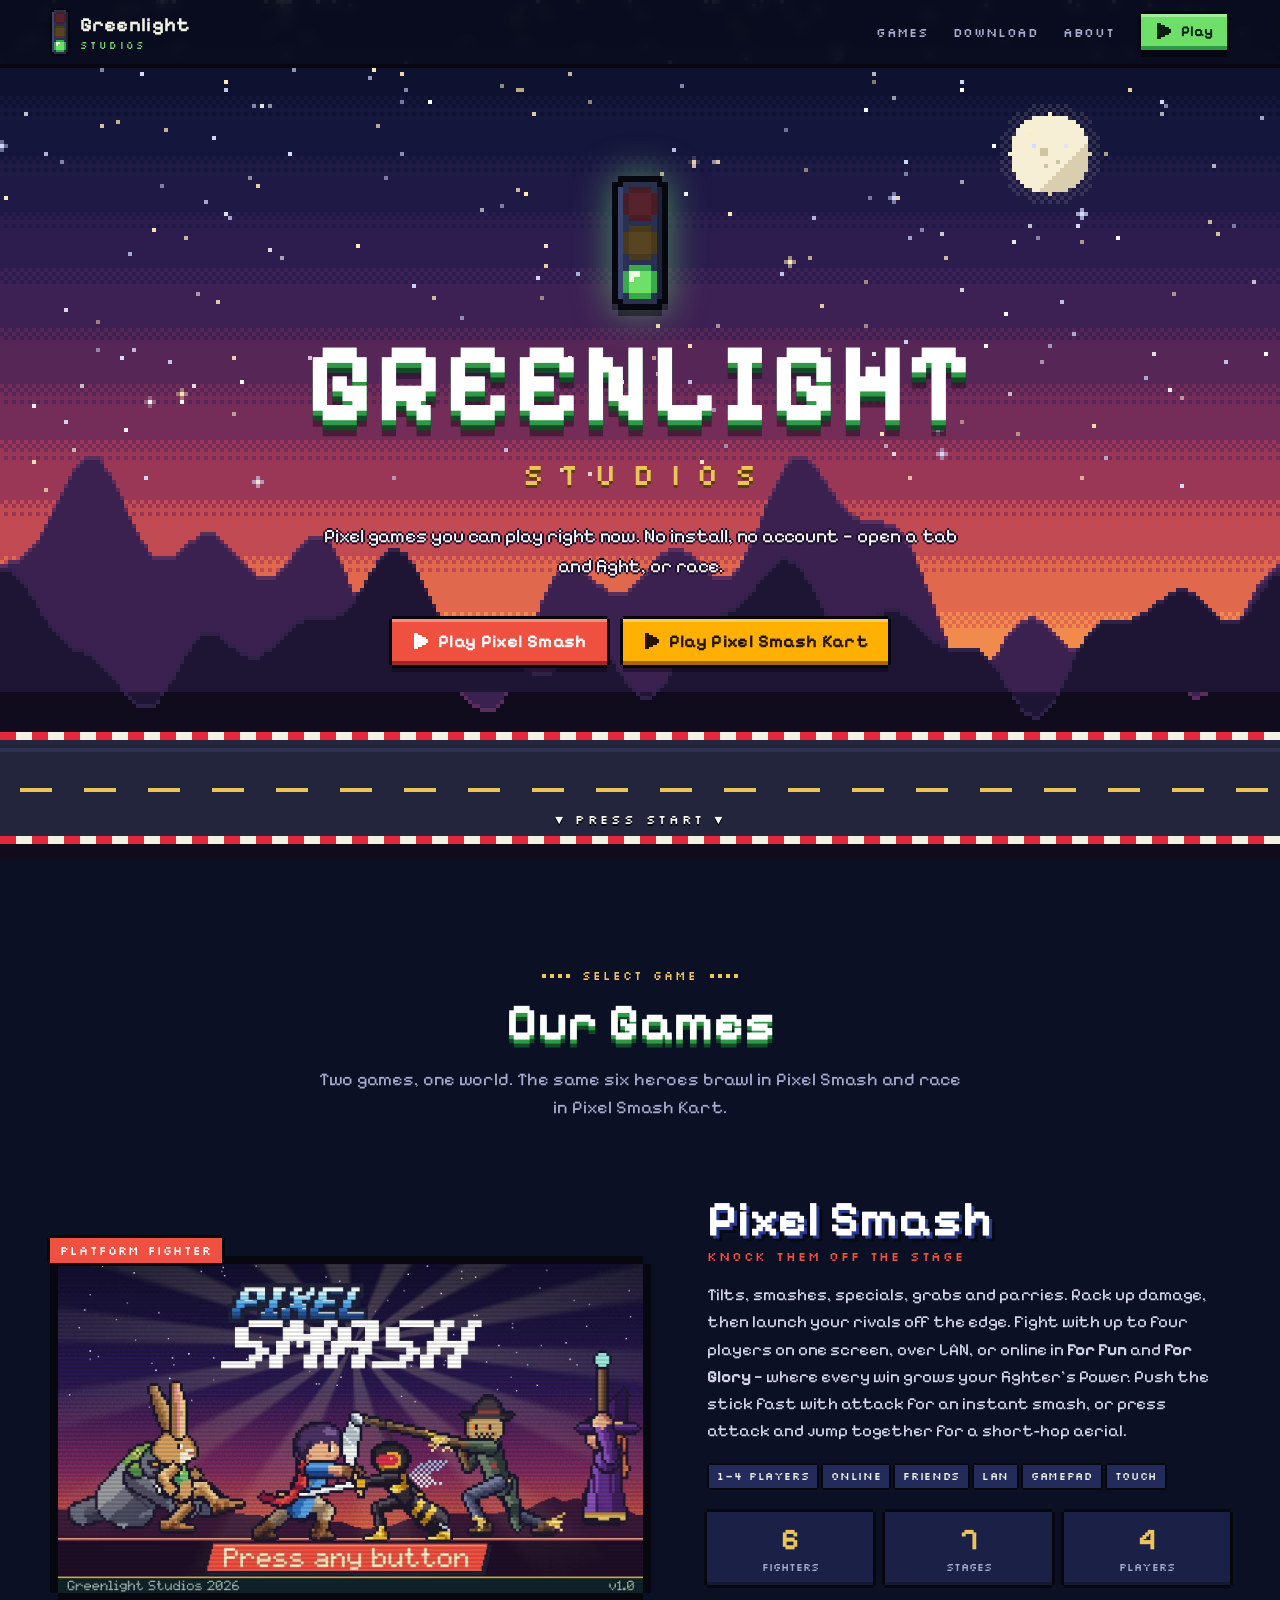
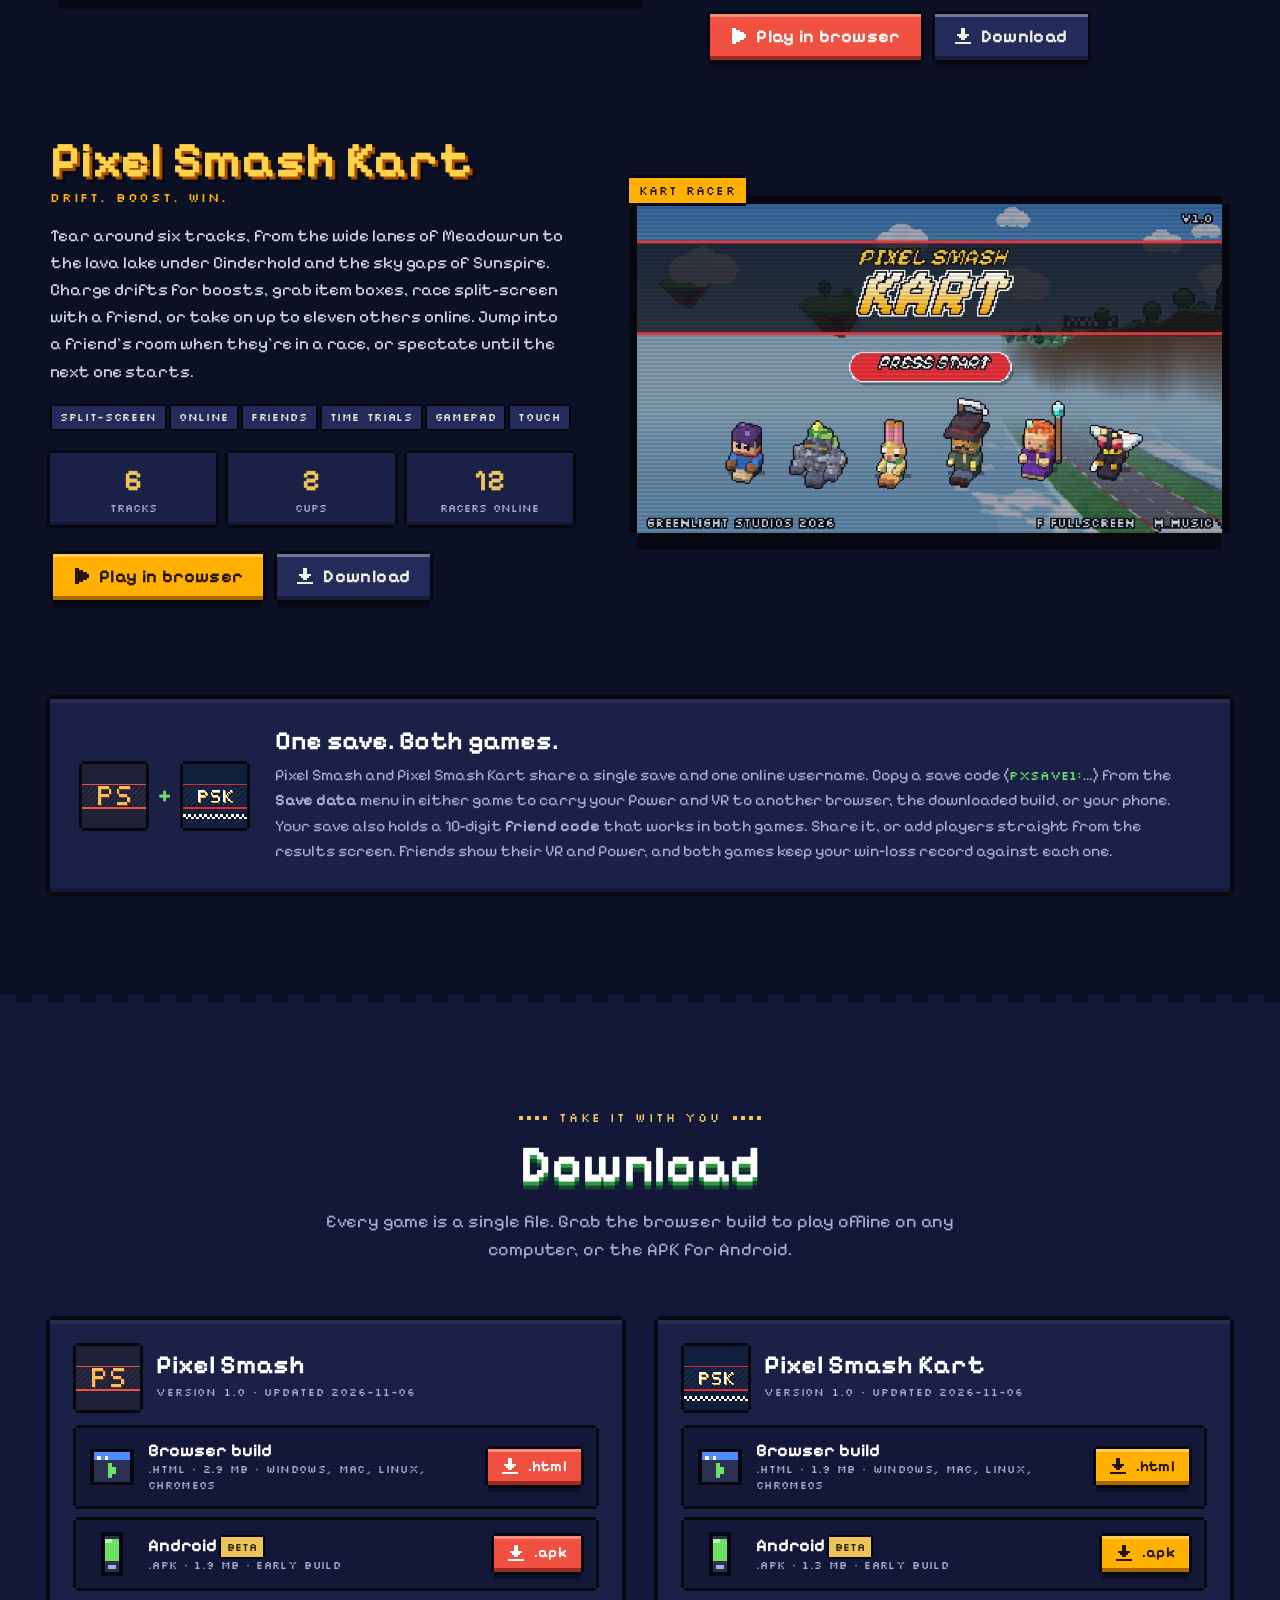
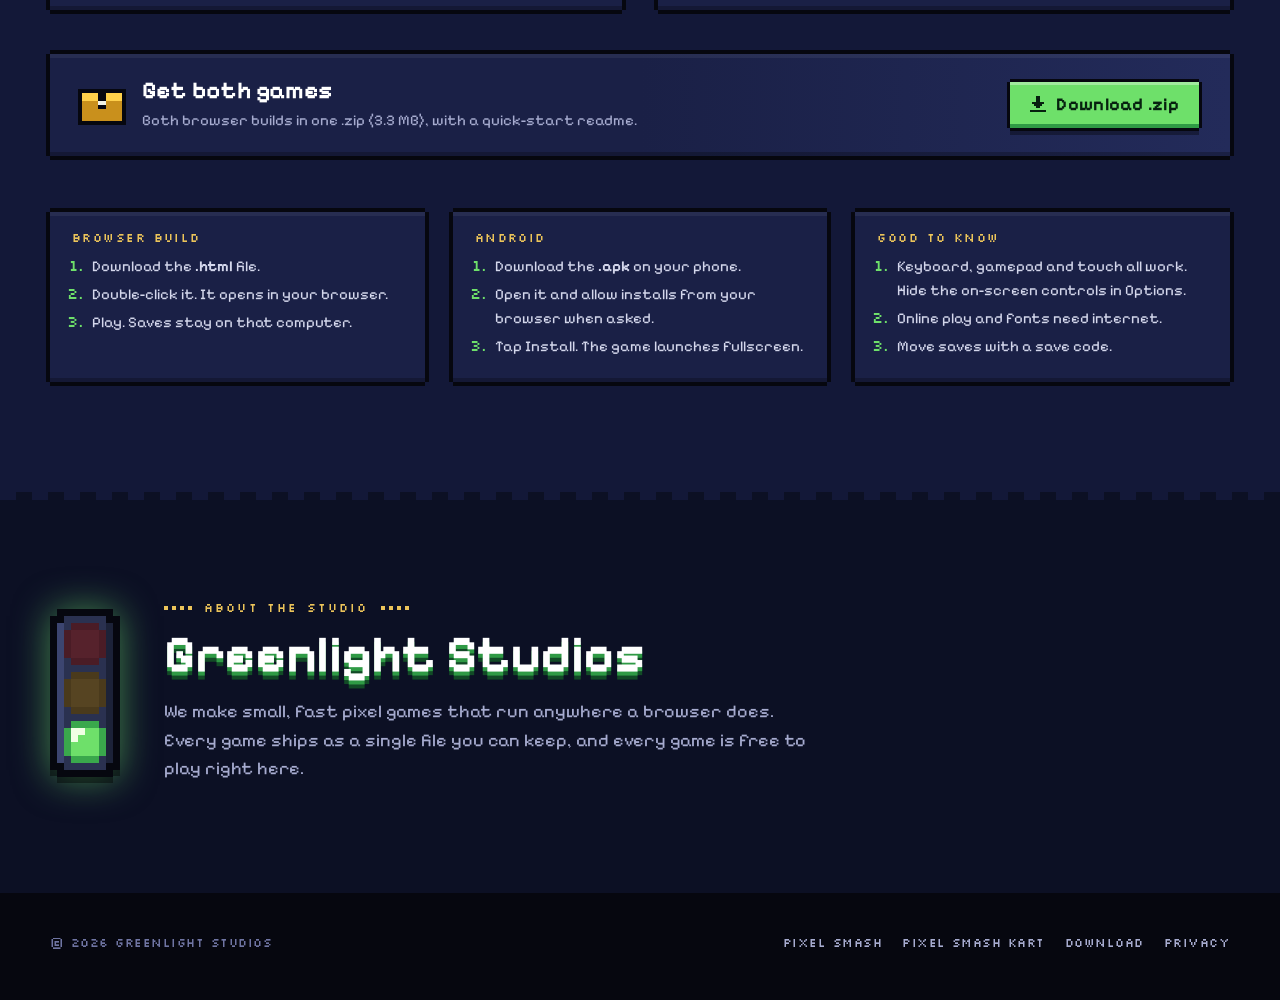
==== index.html @ 04e5f4b7 "Initial site Co-Authored-By: Claude Opus 5.5 <noreply@anthropic.com>" ====
<!doctype html>
<html lang="en" class="no-js">
<head>
<meta charset="utf-8">
<meta name="viewport" content="width=device-width,initial-scale=1,viewport-fit=cover">
<title>Greenlight Studios</title>
<meta name="description" content="Greenlight Studios makes pixel games. Play Pixel Smash and Pixel Smash Kart free in your browser, or download them for desktop and Android.">
<meta name="theme-color" content="#0c1024">
<meta property="og:title" content="Greenlight Studios">
<meta property="og:description" content="Pixel Smash and Pixel Smash Kart. Play free in your browser.">
<meta property="og:image" content="img/smash-title.jpg">
<link rel="icon" href="img/favicon.svg" type="image/svg+xml">
<link rel="preconnect" href="https://fonts.googleapis.com">
<link rel="preconnect" href="https://fonts.gstatic.com" crossorigin>
<link rel="stylesheet" href="https://fonts.googleapis.com/css2?family=Pixelify+Sans:wght@500;700&family=Silkscreen&display=swap">
<link rel="stylesheet" href="css/site.css">
<script>document.documentElement.classList.remove('no-js')</script>
</head>
<body>

<!-- pixel sprites: the studio's traffic light and the little icons -->
<svg width="0" height="0" style="position:absolute" aria-hidden="true">
  <symbol id="tl" viewBox="0 0 10 24" shape-rendering="crispEdges">
    <rect x="1" y="0" width="8" height="24" fill="#06070f"/><rect x="0" y="1" width="10" height="22" fill="#06070f"/>
    <rect x="1" y="1" width="8" height="22" fill="#2a3150"/><rect x="1" y="2" width="1" height="20" fill="#3c4570"/><rect x="8" y="2" width="1" height="20" fill="#1c2238"/>
    <rect x="1" y="1" width="1" height="1" fill="#06070f"/><rect x="8" y="1" width="1" height="1" fill="#06070f"/><rect x="1" y="22" width="1" height="1" fill="#06070f"/><rect x="8" y="22" width="1" height="1" fill="#06070f"/>
    <g><rect x="3" y="2" width="4" height="6" style="fill:var(--lr)"/><rect x="2" y="3" width="6" height="4" style="fill:var(--lr)"/><rect x="3" y="3" width="4" height="4" style="fill:var(--lr2)"/><rect x="3" y="3" width="2" height="1" style="fill:var(--lrh)"/><rect x="3" y="4" width="1" height="1" style="fill:var(--lrh)"/></g>
    <g><rect x="3" y="9" width="4" height="6" style="fill:var(--la)"/><rect x="2" y="10" width="6" height="4" style="fill:var(--la)"/><rect x="3" y="10" width="4" height="4" style="fill:var(--la2)"/><rect x="3" y="10" width="2" height="1" style="fill:var(--lah)"/><rect x="3" y="11" width="1" height="1" style="fill:var(--lah)"/></g>
    <g><rect x="3" y="16" width="4" height="6" style="fill:var(--lg)"/><rect x="2" y="17" width="6" height="4" style="fill:var(--lg)"/><rect x="3" y="17" width="4" height="4" style="fill:var(--lg2)"/><rect x="3" y="17" width="2" height="1" style="fill:var(--lgh)"/><rect x="3" y="18" width="1" height="1" style="fill:var(--lgh)"/></g>
  </symbol>
  <symbol id="i-play" viewBox="0 0 8 8"><path fill="currentColor" d="M1 0h2v8H1zM3 1h2v6H3zM5 2h2v4H5zM7 3h1v2H7z"/></symbol>
  <symbol id="i-down" viewBox="0 0 8 8"><path fill="currentColor" d="M3 0h2v4H3zM1 3h6v1H1zM2 4h4v1H2zM3 5h2v1H3zM0 7h8v1H0z"/></symbol>
  <symbol id="i-web" viewBox="0 0 12 12"><path fill="#06070f" d="M0 1h12v10H0z"/><path fill="#2a3150" d="M1 2h10v8H1z"/><path fill="#4c8cff" d="M1 2h10v2H1z"/><path fill="#fff" d="M2 3h1v1H2zM4 3h1v1H4z"/><path fill="#6ee06a" d="M5 5h1v4H5zM6 6h1v2H6z"/></symbol>
  <symbol id="i-phone" viewBox="0 0 12 12"><path fill="#06070f" d="M3 0h6v12H3z"/><path fill="#2a3150" d="M4 1h4v10H4z"/><path fill="#6ee06a" d="M4 2h4v6H4z"/><path fill="#b8f5a8" d="M4 2h2v1H4z"/><path fill="#a7acd0" d="M5 9h2v1H5z"/></symbol>
  <symbol id="i-box" viewBox="0 0 12 12"><path fill="#06070f" d="M0 2h12v9H0z"/><path fill="#c9901c" d="M1 3h10v7H1z"/><path fill="#ffd04a" d="M1 3h10v2H1z"/><path fill="#06070f" d="M5 3h2v4H5z"/><path fill="#f1f2e4" d="M5 5h2v1H5z"/></symbol>
</svg>

<header class="top">
  <div class="wrap">
    <a class="brand" href="#top" aria-label="Greenlight Studios home">
      <svg aria-hidden="true"><use href="#tl"/></svg>
      <span><b>Greenlight</b><small>STUDIOS</small></span>
    </a>
    <nav class="nav" aria-label="Main">
      <a href="#games">Games</a>
      <a href="#download">Download</a>
      <a href="#about">About</a>
      <a class="btn sm" href="#games"><svg aria-hidden="true"><use href="#i-play"/></svg>Play</a>
    </nav>
  </div>
</header>

<main id="top">
  <section class="hero" aria-labelledby="studio">
    <canvas id="sky" aria-hidden="true"></canvas>
    <div class="hero-in wrap">
      <svg class="lightmark" id="mark" viewBox="0 0 10 24" aria-hidden="true"><use href="#tl"/></svg>
      <h1 class="wordmark" id="studio"><span class="w1">GREENLIGHT</span><span class="w2">STUDIOS</span></h1>
      <p class="lede">Pixel games you can play right now. No install, no account &mdash; open a tab and fight, or race.</p>
      <div class="hero-cta">
        <a class="btn red" href="play.html?game=smash"><svg aria-hidden="true"><use href="#i-play"/></svg>Play Pixel Smash</a>
        <a class="btn gold" href="play.html?game=kart"><svg aria-hidden="true"><use href="#i-play"/></svg>Play Pixel Smash Kart</a>
      </div>
    </div>
    <a class="press" href="#games">&#9660; PRESS START &#9660;</a>
  </section>

  <section class="band" id="games" aria-labelledby="games-h">
    <div class="wrap">
      <div class="center rise">
        <p class="kicker">Select game</p>
        <h2 class="title" id="games-h">Our Games</h2>
        <p class="lede">Two games, one world. The same six heroes brawl in Pixel Smash and race in Pixel Smash Kart.</p>
      </div>

      <article class="game smash rise" aria-labelledby="smash-h">
        <a class="shot" href="play.html?game=smash" aria-label="Play Pixel Smash in your browser">
          <span class="tag">PLATFORM FIGHTER</span>
          <img src="img/smash-title.jpg" alt="Pixel Smash title screen: six fighters clash under a purple night sky" width="800" height="450" loading="lazy">
          <span class="play" aria-hidden="true"><span>&#9654; PLAY</span></span>
        </a>
        <div>
          <h3 class="gname" id="smash-h">Pixel Smash</h3>
          <p class="genre">Knock them off the stage</p>
          <p class="desc">Tilts, smashes, specials, grabs and parries. Rack up damage, then launch your rivals off the edge. Fight with up to four players on one screen, over LAN, or online in <b>For Fun</b> and <b>For Glory</b> &mdash; where every win grows your fighter's Power. Push the stick fast with attack for an instant smash, or press attack and jump together for a short-hop aerial.</p>
          <div><span class="chip">1&ndash;4 players</span><span class="chip">Online</span><span class="chip">Friends</span><span class="chip">LAN</span><span class="chip">Gamepad</span><span class="chip">Touch</span></div>
          <ul class="stats">
            <li><b>6</b><span>Fighters</span></li>
            <li><b>7</b><span>Stages</span></li>
            <li><b>4</b><span>Players</span></li>
          </ul>
          <div class="actions">
            <a class="btn red" href="play.html?game=smash"><svg aria-hidden="true"><use href="#i-play"/></svg>Play in browser</a>
            <a class="btn ghost" href="#download"><svg aria-hidden="true"><use href="#i-down"/></svg>Download</a>
          </div>
        </div>
      </article>

      <article class="game kart flip rise" aria-labelledby="kart-h">
        <a class="shot" href="play.html?game=kart" aria-label="Play Pixel Smash Kart in your browser">
          <span class="tag">KART RACER</span>
          <img src="img/kart-title.jpg" alt="Pixel Smash Kart title screen: six drivers lined up on a road above the clouds" width="800" height="450" loading="lazy">
          <span class="play" aria-hidden="true"><span>&#9654; RACE</span></span>
        </a>
        <div>
          <h3 class="gname" id="kart-h">Pixel Smash Kart</h3>
          <p class="genre">Drift. Boost. Win.</p>
          <p class="desc">Tear around six tracks, from the wide lanes of Meadowrun to the lava lake under Cinderhold and the sky gaps of Sunspire. Charge drifts for boosts, grab item boxes, race split-screen with a friend, or take on up to eleven others online. Jump into a friend's room when they're in a race, or spectate until the next one starts.</p>
          <div><span class="chip">Split-screen</span><span class="chip">Online</span><span class="chip">Friends</span><span class="chip">Time trials</span><span class="chip">Gamepad</span><span class="chip">Touch</span></div>
          <ul class="stats">
            <li><b>6</b><span>Tracks</span></li>
            <li><b>2</b><span>Cups</span></li>
            <li><b>12</b><span>Racers online</span></li>
          </ul>
          <div class="actions">
            <a class="btn gold" href="play.html?game=kart"><svg aria-hidden="true"><use href="#i-play"/></svg>Play in browser</a>
            <a class="btn ghost" href="#download"><svg aria-hidden="true"><use href="#i-down"/></svg>Download</a>
          </div>
        </div>
      </article>

      <div class="save panel rise">
        <div class="link" aria-hidden="true">
          <img src="img/smash-icon.png" alt="" width="64" height="64"><i>+</i><img src="img/kart-icon.png" alt="" width="64" height="64">
        </div>
        <div>
          <h3>One save. Both games.</h3>
          <p>Pixel Smash and Pixel Smash Kart share a single save and one online username. Copy a save code (<code>PXSAVE1:&hellip;</code>) from the <b>Save data</b> menu in either game to carry your Power and VR to another browser, the downloaded build, or your phone.</p>
          <p>Your save also holds a 10-digit <b>friend code</b> that works in both games. Share it, or add players straight from the results screen. Friends show their VR and Power, and both games keep your win&ndash;loss record against each one.</p>
        </div>
      </div>
      <div class="ad-slot" data-ad="home-games"></div>
    </div>
  </section>

  <section class="band alt" id="download" aria-labelledby="dl-h">
    <div class="wrap">
      <div class="center rise">
        <p class="kicker">Take it with you</p>
        <h2 class="title" id="dl-h">Download</h2>
        <p class="lede">Every game is a single file. Grab the browser build to play offline on any computer, or the APK for Android.</p>
      </div>

      <div class="dl-grid">
        <article class="dl-card panel rise" data-game="smash">
          <header>
            <img src="img/smash-icon.png" alt="" width="64" height="64">
            <div><h3>Pixel Smash</h3><small data-ver>Version 1.0</small></div>
          </header>
          <ul class="dl-list">
            <li class="dl-row" data-kind="html">
              <svg aria-hidden="true"><use href="#i-web"/></svg>
              <div><b>Browser build</b><small><span data-size>.html</span> &middot; Windows, Mac, Linux, ChromeOS</small></div>
              <a class="btn sm red" href="games/pixel-smash.html" download="Pixel Smash.html"><svg aria-hidden="true"><use href="#i-down"/></svg>.html</a>
            </li>
            <li class="dl-row" data-kind="apk">
              <svg aria-hidden="true"><use href="#i-phone"/></svg>
              <div><b>Android <span class="badge soon" data-badge>SOON</span></b><small data-size>.apk &middot; in development</small></div>
              <a class="btn sm red" aria-disabled="true" role="link"><svg aria-hidden="true"><use href="#i-down"/></svg>.apk</a>
            </li>
          </ul>
        </article>

        <article class="dl-card panel rise" data-game="kart">
          <header>
            <img src="img/kart-icon.png" alt="" width="64" height="64">
            <div><h3>Pixel Smash Kart</h3><small data-ver>Version 1.0</small></div>
          </header>
          <ul class="dl-list">
            <li class="dl-row" data-kind="html">
              <svg aria-hidden="true"><use href="#i-web"/></svg>
              <div><b>Browser build</b><small><span data-size>.html</span> &middot; Windows, Mac, Linux, ChromeOS</small></div>
              <a class="btn sm gold" href="games/pixel-smash-kart.html" download="Pixel Smash Kart.html"><svg aria-hidden="true"><use href="#i-down"/></svg>.html</a>
            </li>
            <li class="dl-row" data-kind="apk">
              <svg aria-hidden="true"><use href="#i-phone"/></svg>
              <div><b>Android <span class="badge soon" data-badge>SOON</span></b><small data-size>.apk &middot; in development</small></div>
              <a class="btn sm gold" aria-disabled="true" role="link"><svg aria-hidden="true"><use href="#i-down"/></svg>.apk</a>
            </li>
          </ul>
        </article>
      </div>

      <div class="bundle panel rise" id="bundle">
        <div style="display:flex;gap:16px;align-items:center">
          <svg width="48" height="48" aria-hidden="true" style="shape-rendering:crispEdges"><use href="#i-box"/></svg>
          <div><h3>Get both games</h3><p data-bsize>Both browser builds in one .zip, with a quick-start readme.</p></div>
        </div>
        <a class="btn" href="downloads/" data-bundle><svg aria-hidden="true"><use href="#i-down"/></svg>Download .zip</a>
      </div>
      <div class="ad-slot" data-ad="home-download"></div>

      <div class="howto">
        <div class="panel rise">
          <h4>Browser build</h4>
          <ol>
            <li>Download the <b>.html</b> file.</li>
            <li>Double-click it. It opens in your browser.</li>
            <li>Play. Saves stay on that computer.</li>
          </ol>
        </div>
        <div class="panel rise">
          <h4>Android</h4>
          <ol>
            <li>Download the <b>.apk</b> on your phone.</li>
            <li>Open it and allow installs from your browser when asked.</li>
            <li>Tap Install. The game launches fullscreen.</li>
          </ol>
        </div>
        <div class="panel rise">
          <h4>Good to know</h4>
          <ol>
            <li>Keyboard, gamepad and touch all work. Hide the on-screen controls in Options.</li>
            <li>Online play and fonts need internet.</li>
            <li>Move saves with a save code.</li>
          </ol>
        </div>
      </div>
    </div>
  </section>

  <section class="band" id="about" aria-labelledby="about-h">
    <div class="wrap about rise">
      <svg class="lightmark" viewBox="0 0 10 24" aria-hidden="true"><use href="#tl"/></svg>
      <div>
        <p class="kicker">About the studio</p>
        <h2 class="title" id="about-h">Greenlight Studios</h2>
        <p class="lede">We make small, fast pixel games that run anywhere a browser does. Every game ships as a single file you can keep, and every game is free to play right here.</p>
      </div>
    </div>
  </section>
</main>

<footer class="foot">
  <div class="wrap">
    <span>&copy; <span id="yr">2026</span> Greenlight Studios</span>
    <nav aria-label="Footer">
      <a href="play.html?game=smash">Pixel Smash</a>
      <a href="play.html?game=kart">Pixel Smash Kart</a>
      <a href="#download">Download</a>
      <a href="privacy.html">Privacy</a>
    </nav>
  </div>
</footer>

<script src="data/builds.js"></script>
<script src="js/site.js"></script>
<script src="data/adsense.js"></script>
<script src="js/ads.js"></script>
</body>
</html>
---- css/site.css ----
/* Greenlight Studios - one dark pixel world, lifted from the games' title screens:
   a night sky that burns orange at the horizon, chunky notched borders, Pixelify Sans + Silkscreen. */
:root{
  --night:#0c1024; --night2:#131838; --panel:#1a2046; --panel2:#232b5a; --line:#343f7c; --edge:#06070f;
  --fg:#f1f2e4; --mute:#a7acd0; --dim:#6f75a3;
  --green:#6ee06a; --green-d:#2f9a45; --green-dd:#124a26;
  --gold:#ecc45a; --gold-d:#a8791c;
  --red:#ef5040; --red-d:#9a2a22;
  --kart:#ffb000; --kart-d:#a86a00;
  --blue:#4c8cff; --blue-d:#2a3a8a;
  --display:"Pixelify Sans","Courier New",monospace;
  --label:"Silkscreen","Courier New",monospace;
  --px:4px;
  --bar:64px;
  color-scheme:dark;
}
*,*::before,*::after{box-sizing:border-box}
html{scroll-behavior:smooth;scroll-padding-top:calc(var(--bar) + 12px)}
@media (prefers-reduced-motion:reduce){html{scroll-behavior:auto}}
body{margin:0;background:var(--night);color:var(--fg);font:16px/1.6 var(--display);-webkit-font-smoothing:none;-moz-osx-font-smoothing:grayscale;overflow-x:hidden}
img{max-width:100%;display:block}
a{color:var(--green)}
a:hover{color:#a8f59c}
:focus-visible{outline:3px solid var(--gold);outline-offset:3px}
[hidden]{display:none!important}
.sr{position:absolute;width:1px;height:1px;overflow:hidden;clip:rect(0 0 0 0);white-space:nowrap}
.wrap{width:min(1180px,100% - 32px);margin-inline:auto}
kbd{font:12px var(--label);background:var(--panel2);color:var(--fg);padding:1px 6px;margin:0 2px;box-shadow:0 -2px 0 var(--edge),0 2px 0 var(--edge),-2px 0 0 var(--edge),2px 0 0 var(--edge),inset 0 -2px 0 rgba(0,0,0,.35);white-space:nowrap;display:inline-block;line-height:1.5}

/* ---------- pixel primitives ---------- */
/* a notched pixel outline: four hard shadows leave the corners open */
.px{box-shadow:calc(var(--px) * -1) 0 0 var(--edge),var(--px) 0 0 var(--edge),0 calc(var(--px) * -1) 0 var(--edge),0 var(--px) 0 var(--edge)}
.panel{background:var(--panel);box-shadow:inset 0 4px 0 rgba(255,255,255,.06),inset 0 -4px 0 rgba(0,0,0,.25),-4px 0 0 var(--edge),4px 0 0 var(--edge),0 -4px 0 var(--edge),0 4px 0 var(--edge)}

.btn{--c:var(--green);--d:var(--green-d);--t:#06200f;
  display:inline-flex;align-items:center;justify-content:center;gap:10px;
  font:700 18px/1 var(--display);letter-spacing:.02em;color:var(--t);text-decoration:none;cursor:pointer;
  background:var(--c);border:0;padding:13px 20px 15px;margin:3px;white-space:nowrap;
  box-shadow:inset 0 -4px 0 var(--d),inset 0 3px 0 rgba(255,255,255,.35),-3px 0 0 var(--edge),3px 0 0 var(--edge),0 -3px 0 var(--edge),0 3px 0 var(--edge),0 7px 0 rgba(0,0,0,.35);
  transition:transform .08s steps(2)}
.btn:hover{transform:translateY(-2px);color:var(--t);filter:brightness(1.08)}
.btn:active{transform:translateY(2px);box-shadow:inset 0 -1px 0 var(--d),inset 0 3px 0 rgba(255,255,255,.25),-3px 0 0 var(--edge),3px 0 0 var(--edge),0 -3px 0 var(--edge),0 3px 0 var(--edge)}
.btn svg{width:16px;height:16px;flex:none;shape-rendering:crispEdges}
.btn.red{--c:var(--red);--d:var(--red-d);--t:#fff}
.btn.gold{--c:var(--kart);--d:var(--kart-d);--t:#241400}
.btn.ghost{--c:var(--panel2);--d:#151a3a;--t:var(--fg)}
.btn.sm{font-size:15px;padding:9px 14px 11px}
.btn[aria-disabled=true]{--c:#2a3058;--d:#1b2042;--t:var(--dim);cursor:default;filter:none;transform:none}

.chip{display:inline-block;font:11px/1 var(--label);text-transform:uppercase;letter-spacing:.06em;color:var(--fg);background:var(--panel2);padding:6px 8px;margin:2px 4px 2px 2px;box-shadow:-2px 0 0 var(--edge),2px 0 0 var(--edge),0 -2px 0 var(--edge),0 2px 0 var(--edge)}
.badge{display:inline-block;font:11px/1 var(--label);padding:5px 6px 4px;color:#06200f;background:var(--green);box-shadow:-2px 0 0 var(--edge),2px 0 0 var(--edge),0 -2px 0 var(--edge),0 2px 0 var(--edge);vertical-align:middle}
.badge.beta{background:var(--gold);color:#2a1c00}
.badge.soon{background:#3a4278;color:var(--mute)}

.kicker{font:12px/1 var(--label);letter-spacing:.18em;text-transform:uppercase;color:var(--gold);display:flex;align-items:center;gap:12px;margin:0 0 14px}
.kicker::before,.kicker::after{content:"";height:4px;flex:0 0 28px;background:repeating-linear-gradient(90deg,currentColor 0 4px,transparent 4px 8px)}
.center .kicker{justify-content:center}
h2.title{font:700 clamp(32px,5vw,52px)/1.05 var(--display);margin:0 0 14px;color:#fff;text-shadow:0 4px 0 var(--green-d),0 8px 0 var(--green-dd)}
.lede{color:var(--mute);font-size:18px;max-width:60ch;margin:0}
.center{text-align:center}
.center .lede{margin-inline:auto}

/* ---------- header ---------- */
.top{position:fixed;inset:0 0 auto;height:var(--bar);z-index:20;background:rgba(10,13,30,.88);backdrop-filter:blur(6px);box-shadow:0 4px 0 var(--edge)}
.top .wrap{height:100%;display:flex;align-items:center;gap:20px}
.brand{display:flex;align-items:center;gap:10px;text-decoration:none;color:var(--fg);margin-right:auto}
.brand svg{width:20px;height:48px}
.brand b{font:700 20px/1 var(--display);letter-spacing:.02em}
.brand small{display:block;font:10px/1 var(--label);letter-spacing:.24em;color:var(--green);margin-top:3px}
.nav{display:flex;align-items:center;gap:4px}
.nav a:not(.btn){font:13px/1 var(--label);text-transform:uppercase;letter-spacing:.06em;color:var(--mute);text-decoration:none;padding:10px 10px}
.nav a:not(.btn):hover,.nav a[aria-current]{color:#fff}
.nav .btn{margin-left:12px}
.nav a:not(.btn):hover::before{content:"\25B6";font-size:9px;margin-right:6px;color:var(--green);vertical-align:2px}
@media (max-width:760px){.nav a:not(.btn){display:none}.brand small{display:none}}

/* ---------- hero ---------- */
.hero{position:relative;min-height:min(100svh,860px);display:grid;place-items:center;padding:calc(var(--bar) + 40px) 0 120px;overflow:hidden;isolation:isolate}
.hero canvas{position:absolute;inset:0;width:100%;height:100%;image-rendering:pixelated;z-index:-1}
.hero-in{text-align:center;display:grid;justify-items:center;gap:6px}
.lightmark{width:56px;height:134px;margin-bottom:14px}
.wordmark{margin:0;line-height:.9}
.wordmark .w1{display:block;font:700 clamp(46px,10vw,112px)/.95 var(--display);color:#fff;letter-spacing:.01em;
  text-shadow:0 5px 0 var(--green-d),0 10px 0 var(--green-dd),0 16px 0 rgba(0,0,0,.35)}
.wordmark .w2{display:block;font:400 clamp(16px,3vw,30px)/1 var(--label);letter-spacing:.5em;color:var(--gold);margin-top:22px;padding-left:.5em;text-shadow:0 3px 0 #5a3c08}
.hero .lede{color:#fff;margin-top:26px;font-size:19px;text-shadow:0 2px 0 #1a0f2a,2px 0 0 #1a0f2a,-2px 0 0 #1a0f2a,0 -2px 0 #1a0f2a}
.hero-cta{display:flex;flex-wrap:wrap;justify-content:center;gap:10px;margin-top:28px}
.press{position:absolute;bottom:34px;left:50%;transform:translateX(-50%);font:13px/1 var(--label);letter-spacing:.2em;color:#fff;text-decoration:none;text-shadow:0 2px 0 #000;animation:blink 1.1s steps(1) infinite;white-space:nowrap}
.press:hover{color:var(--gold)}
@keyframes blink{50%{opacity:0}}
@media (prefers-reduced-motion:reduce){.press{animation:none}}

/* traffic-light lamps: off by default, lit by the --l* custom props (inherited into <use>) */
.lightmark,.brand svg{
  --lr:#4a1c26;--lr2:#56222c;--lrh:#56222c; --la:#4a3a1c;--la2:#564422;--lah:#564422;
  --lg:#3aa84c;--lg2:#6ee06a;--lgh:#f0ffe4; --glowc:rgba(110,224,106,.55)}
.lightmark.s-off{--lg:#1d4a2a;--lg2:#22552f;--lgh:#22552f;--glowc:transparent}
.lightmark.s-red{--lr:#c8323a;--lr2:#ff6a5a;--lrh:#ffe0d8;--lg:#1d4a2a;--lg2:#22552f;--lgh:#22552f;--glowc:rgba(255,90,80,.5)}
.lightmark.s-amber{--la:#c9901c;--la2:#ffd04a;--lah:#fff4c8;--lg:#1d4a2a;--lg2:#22552f;--lgh:#22552f;--glowc:rgba(255,200,70,.5)}
.lightmark{filter:drop-shadow(0 6px 0 rgba(0,0,0,.4)) drop-shadow(0 0 18px var(--glowc))}

/* ---------- sections ---------- */
section{position:relative}
.band{padding:110px 0}
.band.alt{background:var(--night2)}
/* crenellated pixel edges where the band meets the page */
.band.alt::before,.band.alt::after{content:"";position:absolute;left:0;right:0;height:8px;background:repeating-linear-gradient(90deg,var(--night2) 0 16px,transparent 16px 32px)}
.band.alt::before{top:-8px}.band.alt::after{bottom:-8px}

/* ---------- game blocks ---------- */
.game{display:grid;grid-template-columns:1.15fr 1fr;gap:56px;align-items:center;margin-top:72px}
.game.flip{grid-template-columns:1fr 1.15fr}
.game.flip .shot{order:2}
@media (max-width:900px){.game,.game.flip{grid-template-columns:1fr;gap:28px}.game.flip .shot{order:0}}
.shot{position:relative;margin:8px;background:var(--edge);aspect-ratio:16/9;box-shadow:-8px 0 0 var(--edge),8px 0 0 var(--edge),0 -8px 0 var(--edge),0 8px 0 var(--edge),0 16px 0 rgba(0,0,0,.4)}
.shot img{width:100%;height:100%;object-fit:cover}
.shot::after{content:"";position:absolute;inset:0;pointer-events:none;background:repeating-linear-gradient(0deg,rgba(0,0,0,.12) 0 2px,transparent 2px 4px)}
.shot .tag{position:absolute;left:-8px;top:-26px;font:12px/1 var(--label);letter-spacing:.1em;color:#fff;background:var(--red);padding:7px 10px 6px;box-shadow:-3px 0 0 var(--edge),3px 0 0 var(--edge),0 -3px 0 var(--edge),0 3px 0 var(--edge);z-index:1}
.kart .shot .tag{background:var(--kart);color:#241400}
a.shot{display:block;transition:transform .1s steps(2)}
a.shot:hover{transform:translateY(-4px)}
a.shot .play{position:absolute;inset:0;display:grid;place-items:center;opacity:0;transition:opacity .12s steps(2);background:rgba(6,7,15,.45);z-index:2}
a.shot:hover .play,a.shot:focus-visible .play{opacity:1}
a.shot .play span{font:700 22px/1 var(--display);color:#fff;background:var(--red);padding:14px 22px 16px;box-shadow:inset 0 -4px 0 var(--red-d),-3px 0 0 var(--edge),3px 0 0 var(--edge),0 -3px 0 var(--edge),0 3px 0 var(--edge)}
.kart a.shot .play span{background:var(--kart);color:#241400;box-shadow:inset 0 -4px 0 var(--kart-d),-3px 0 0 var(--edge),3px 0 0 var(--edge),0 -3px 0 var(--edge),0 3px 0 var(--edge)}

.gname{font:700 clamp(34px,4.5vw,50px)/1 var(--display);margin:0 0 6px;color:#fff;text-shadow:3px 3px 0 var(--blue-d),6px 6px 0 rgba(0,0,0,.4)}
.kart .gname{color:#ffd24a;text-shadow:3px 3px 0 #a84e00,6px 6px 0 rgba(0,0,0,.4)}
.genre{font:13px/1 var(--label);letter-spacing:.14em;text-transform:uppercase;color:var(--red);margin:0 0 18px}
.kart .genre{color:var(--kart)}
.game p.desc{color:#d4d7ec;margin:0 0 18px;font-size:17px}
.stats{display:grid;grid-template-columns:repeat(3,1fr);gap:12px;margin:22px 0 26px;padding:0;list-style:none}
.stats li{background:var(--panel);padding:12px 10px 10px;text-align:center;box-shadow:inset 0 -3px 0 rgba(0,0,0,.25),-3px 0 0 var(--edge),3px 0 0 var(--edge),0 -3px 0 var(--edge),0 3px 0 var(--edge)}
.stats b{display:block;font:700 30px/1 var(--display);color:var(--gold)}
.stats span{display:block;font:11px/1.3 var(--label);color:var(--mute);margin-top:6px;text-transform:uppercase}
.actions{display:flex;flex-wrap:wrap;gap:8px}

/* ---------- shared save strip ---------- */
.save{margin-top:96px;display:grid;grid-template-columns:auto 1fr;gap:28px;align-items:center;padding:28px 32px}
.save h3{font:700 26px/1.1 var(--display);margin:0 0 6px;color:#fff}
.save p{margin:0;color:var(--mute)}
.save code{font:13px var(--label);color:var(--green)}
.save .link{display:flex;align-items:center;gap:6px}
.save .link img{width:64px;height:64px;image-rendering:pixelated;box-shadow:-3px 0 0 var(--edge),3px 0 0 var(--edge),0 -3px 0 var(--edge),0 3px 0 var(--edge)}
.save .link i{font:700 22px/1 var(--display);color:var(--green);font-style:normal;padding:0 6px}
@media (max-width:640px){.save{grid-template-columns:1fr;text-align:center}.save .link{justify-content:center}}

/* ---------- downloads ---------- */
.dl-grid{display:grid;grid-template-columns:repeat(2,1fr);gap:36px;margin-top:56px}
@media (max-width:860px){.dl-grid{grid-template-columns:1fr}}
.dl-card{padding:26px 26px 22px}
.dl-card header{display:flex;align-items:center;gap:16px;margin-bottom:18px}
.dl-card header img{width:64px;height:64px;image-rendering:pixelated;box-shadow:-3px 0 0 var(--edge),3px 0 0 var(--edge),0 -3px 0 var(--edge),0 3px 0 var(--edge)}
.dl-card h3{font:700 26px/1 var(--display);margin:0;color:#fff}
.dl-card header small{font:11px/1 var(--label);color:var(--mute);letter-spacing:.08em}
.dl-list{list-style:none;margin:0;padding:0;display:grid;gap:14px}
.dl-row{display:grid;grid-template-columns:44px 1fr auto;gap:14px;align-items:center;background:var(--night2);padding:12px 12px 12px 14px;box-shadow:-3px 0 0 var(--edge),3px 0 0 var(--edge),0 -3px 0 var(--edge),0 3px 0 var(--edge)}
.dl-row>svg{width:44px;height:44px;shape-rendering:crispEdges}
.dl-row b{font:700 18px/1.15 var(--display);display:block;color:#fff}
.dl-row small{display:block;font:11px/1.5 var(--label);color:var(--mute);letter-spacing:.03em}
@media (max-width:480px){.dl-row{grid-template-columns:36px 1fr}.dl-row>svg{width:36px;height:36px}.dl-row .btn{grid-column:1/-1}}

.bundle{margin-top:44px;display:flex;flex-wrap:wrap;align-items:center;justify-content:space-between;gap:20px;padding:24px 28px;background:linear-gradient(90deg,var(--panel) 0 50%,var(--panel2));}
.bundle h3{font:700 24px/1.1 var(--display);margin:0;color:#fff}
.bundle p{margin:4px 0 0;color:var(--mute);font-size:15px}

.howto{display:grid;grid-template-columns:repeat(3,1fr);gap:28px;margin-top:56px}
@media (max-width:860px){.howto{grid-template-columns:1fr}}
.howto div{padding:20px 22px}
.howto h4{font:12px/1 var(--label);letter-spacing:.12em;text-transform:uppercase;color:var(--gold);margin:0 0 10px}
.howto ol{margin:0;padding-left:20px;color:#d4d7ec;font-size:15px}
.howto li{margin:4px 0}
.howto li::marker{font-family:var(--label);color:var(--green)}

/* ---------- about + footer ---------- */
.about{display:grid;grid-template-columns:auto 1fr;gap:44px;align-items:center}
.about .lightmark{width:70px;height:168px;margin:0}
@media (max-width:640px){.about{grid-template-columns:1fr;justify-items:center;text-align:center}}
.foot{padding:40px 0 48px;background:var(--edge);color:var(--dim);font:12px/1.6 var(--label);letter-spacing:.04em}
.foot .wrap{display:flex;flex-wrap:wrap;gap:16px 32px;justify-content:space-between;align-items:center}
.foot a{color:var(--mute);text-decoration:none}
.foot a:hover{color:#fff}
.foot nav{display:flex;gap:20px}

/* scroll-in reveal, stepped like a sprite */
.rise{opacity:0;transform:translateY(16px);transition:opacity .4s steps(4),transform .4s steps(4)}
.rise.in{opacity:1;transform:none}
@media (prefers-reduced-motion:reduce){.rise{opacity:1;transform:none;transition:none}}
.no-js .rise{opacity:1;transform:none}

/* website ads: hidden until js/ads.js fills a slot (no publisher id = no ads) */
.ad-slot{display:none}
.ad-slot.ad-live{display:block;max-width:970px;min-height:100px;margin:40px auto 0;text-align:center}
.ad-slot.ad-live::before{content:"Advertisement";display:block;font:10px/1 var(--label);letter-spacing:.12em;color:var(--dim);margin-bottom:8px;text-transform:uppercase}
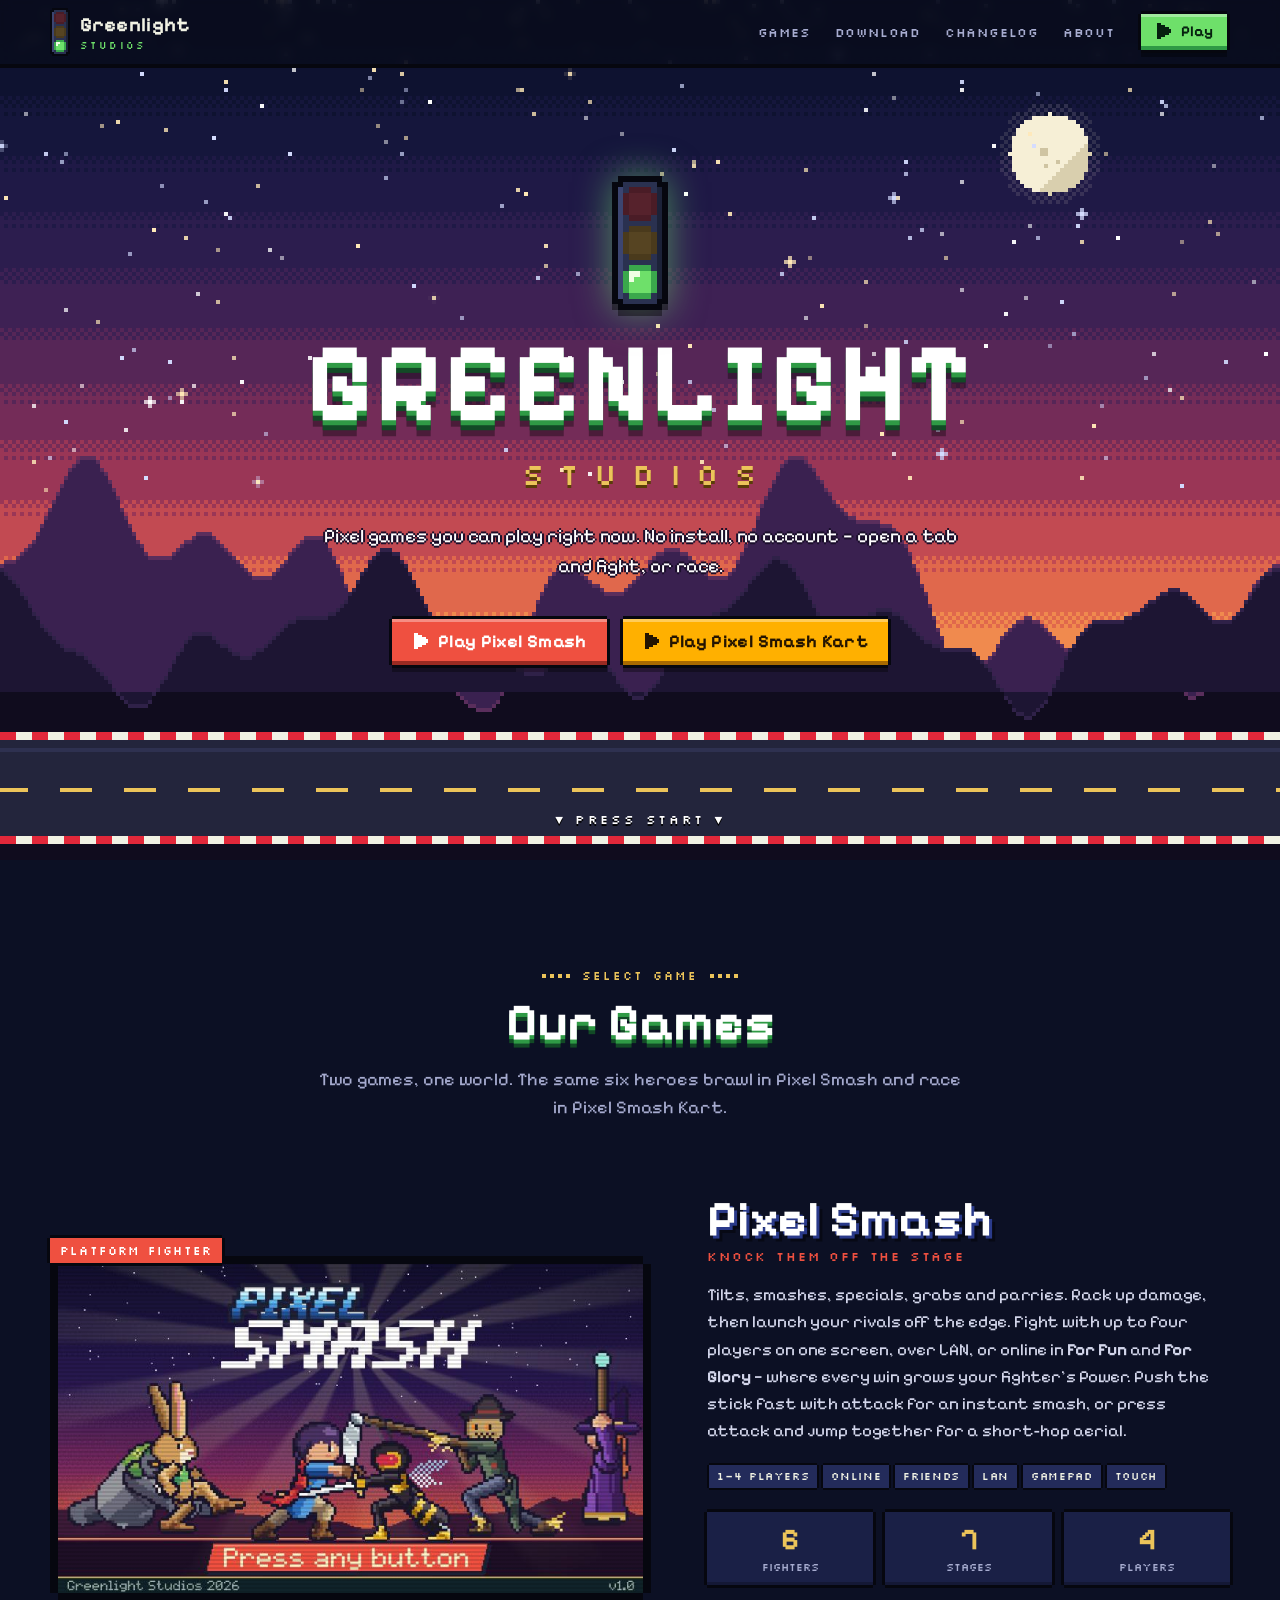
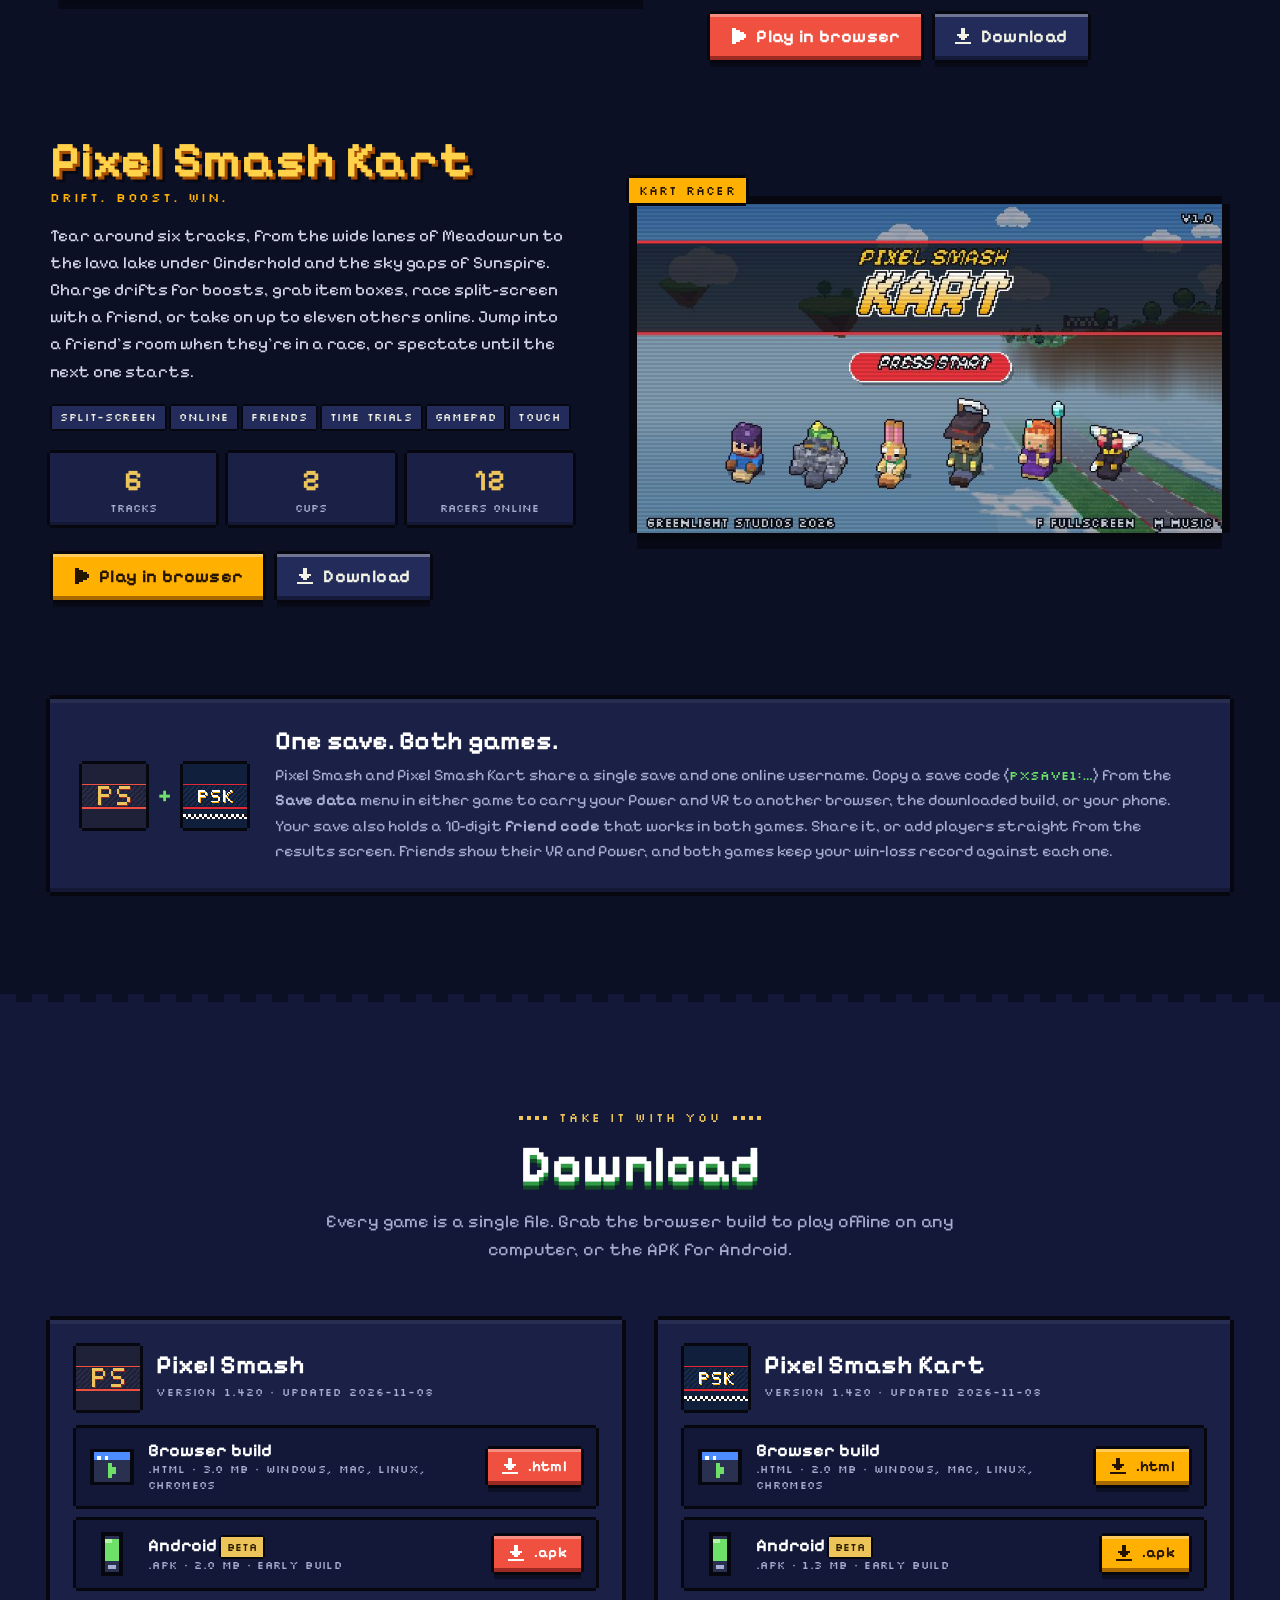
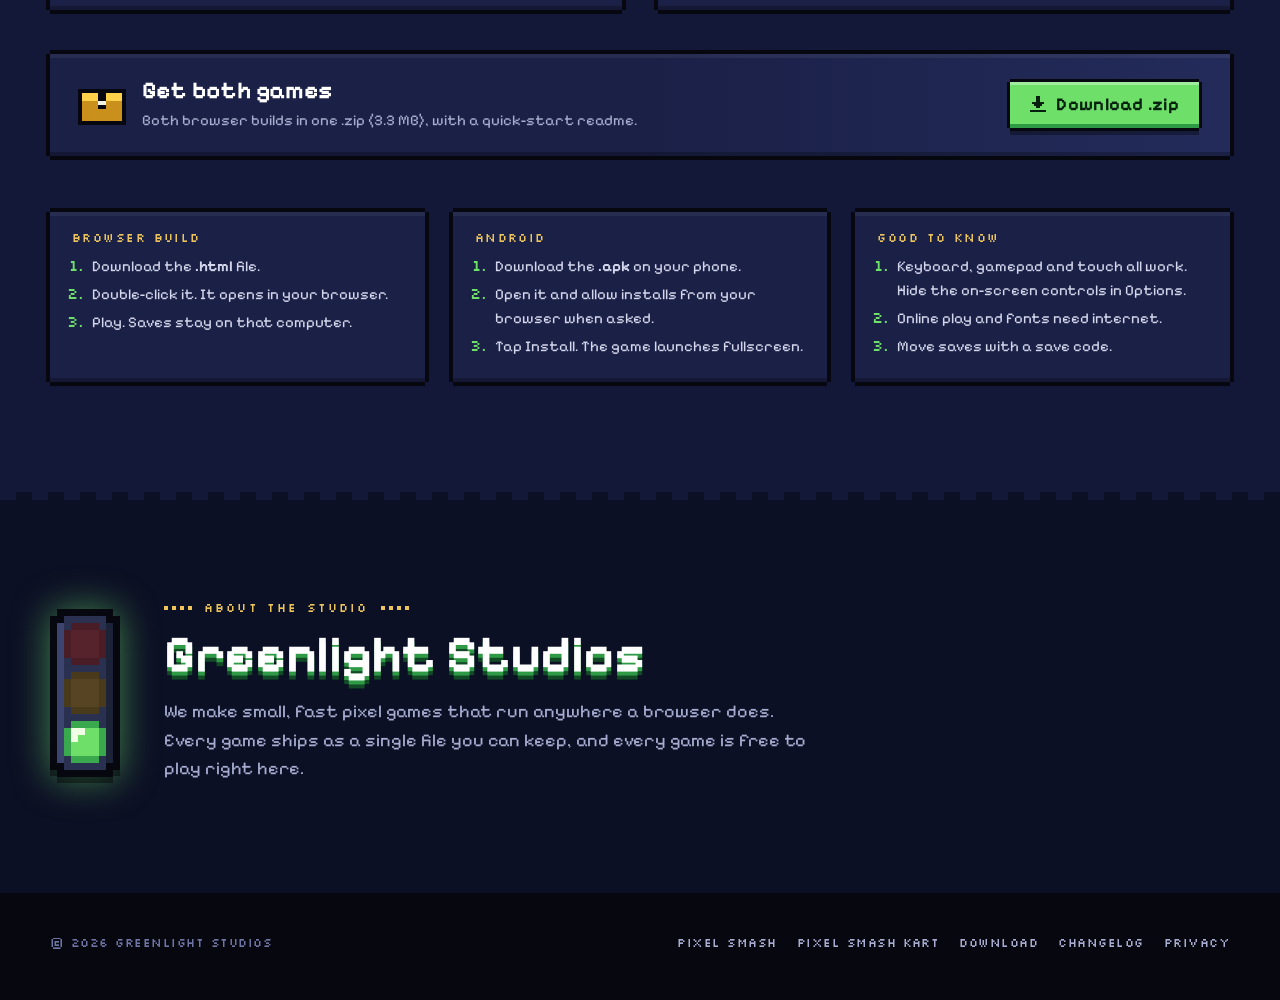
==== commit 5e34de21: "v1.420: Kart time trial ghosts and leaderboards, changelog page from v1.0, both games at 1.420" ====
--- a/index.html
+++ b/index.html
@@ -44,6 +44,7 @@
     <nav class="nav" aria-label="Main">
       <a href="#games">Games</a>
       <a href="#download">Download</a>
+      <a href="changelog.html">Changelog</a>
       <a href="#about">About</a>
       <a class="btn sm" href="#games"><svg aria-hidden="true"><use href="#i-play"/></svg>Play</a>
     </nav>
@@ -238,6 +239,7 @@
       <a href="play.html?game=smash">Pixel Smash</a>
       <a href="play.html?game=kart">Pixel Smash Kart</a>
       <a href="#download">Download</a>
+      <a href="changelog.html">Changelog</a>
       <a href="privacy.html">Privacy</a>
     </nav>
   </div>
--- a/css/site.css
+++ b/css/site.css
@@ -55,7 +55,7 @@
 .kicker{font:12px/1 var(--label);letter-spacing:.18em;text-transform:uppercase;color:var(--gold);display:flex;align-items:center;gap:12px;margin:0 0 14px}
 .kicker::before,.kicker::after{content:"";height:4px;flex:0 0 28px;background:repeating-linear-gradient(90deg,currentColor 0 4px,transparent 4px 8px)}
 .center .kicker{justify-content:center}
-h2.title{font:700 clamp(32px,5vw,52px)/1.05 var(--display);margin:0 0 14px;color:#fff;text-shadow:0 4px 0 var(--green-d),0 8px 0 var(--green-dd)}
+h1.title,h2.title{font:700 clamp(32px,5vw,52px)/1.05 var(--display);margin:0 0 14px;color:#fff;text-shadow:0 4px 0 var(--green-d),0 8px 0 var(--green-dd)}
 .lede{color:var(--mute);font-size:18px;max-width:60ch;margin:0}
 .center{text-align:center}
 .center .lede{margin-inline:auto}
@@ -192,3 +192,31 @@
 .ad-slot{display:none}
 .ad-slot.ad-live{display:block;max-width:970px;min-height:100px;margin:40px auto 0;text-align:center}
 .ad-slot.ad-live::before{content:"Advertisement";display:block;font:10px/1 var(--label);letter-spacing:.12em;color:var(--dim);margin-bottom:8px;text-transform:uppercase}
+
+/* ---------- changelog ---------- */
+.log-page{padding:calc(var(--bar) + 56px) 0 96px}
+.logs{display:grid;grid-template-columns:1fr 1fr;gap:36px;margin-top:64px;align-items:start}
+@media (max-width:980px){.logs{grid-template-columns:1fr}}
+.log{padding:26px 26px 8px}
+.log>header{display:flex;align-items:center;gap:14px;padding-bottom:18px;margin-bottom:20px;border-bottom:4px solid var(--edge)}
+.log>header img{width:56px;height:56px;image-rendering:pixelated;box-shadow:-3px 0 0 var(--edge),3px 0 0 var(--edge),0 -3px 0 var(--edge),0 3px 0 var(--edge)}
+.log h2{font:700 26px/1 var(--display);margin:0;color:#fff}
+.log header small{display:block;font:11px/1.8 var(--label);color:var(--mute);letter-spacing:.05em;margin-top:7px}
+.log header b{color:var(--green)}
+.rel{list-style:none;margin:0;padding:0}
+.rel>li{position:relative;padding:0 0 24px 24px;margin-left:8px;border-left:4px solid var(--line)}
+.rel>li:last-child{border-left-color:transparent;padding-bottom:4px}
+.rel>li::before{content:"";position:absolute;left:-12px;top:4px;width:16px;height:16px;background:var(--mute);
+  box-shadow:-2px 0 0 var(--edge),2px 0 0 var(--edge),0 -2px 0 var(--edge),0 2px 0 var(--edge)}
+.rel>li.latest::before{background:var(--green)}
+.rel .head{display:flex;flex-wrap:wrap;align-items:center;gap:10px;margin-bottom:9px}
+.rel .v{font:700 22px/1 var(--display);color:#fff;letter-spacing:.02em}
+.rel time{font:10px/1 var(--label);color:var(--dim);letter-spacing:.08em;text-transform:uppercase}
+.rel .tag{font:10px/1 var(--label);text-transform:uppercase;letter-spacing:.06em;color:#06200f;background:var(--mute);padding:5px 7px 4px}
+.rel .tag.now{background:var(--green)}
+.rel ul{margin:0;padding-left:18px;color:var(--mute);font-size:15px}
+.rel ul li{margin:0 0 7px}
+.rel ul li::marker{color:var(--gold)}
+.rel b{color:var(--fg)}
+.log-cta{display:flex;flex-wrap:wrap;gap:10px;justify-content:center;margin-top:56px}
+@media (max-width:520px){.rel ul{font-size:14px}.log{padding:20px 18px 4px}}
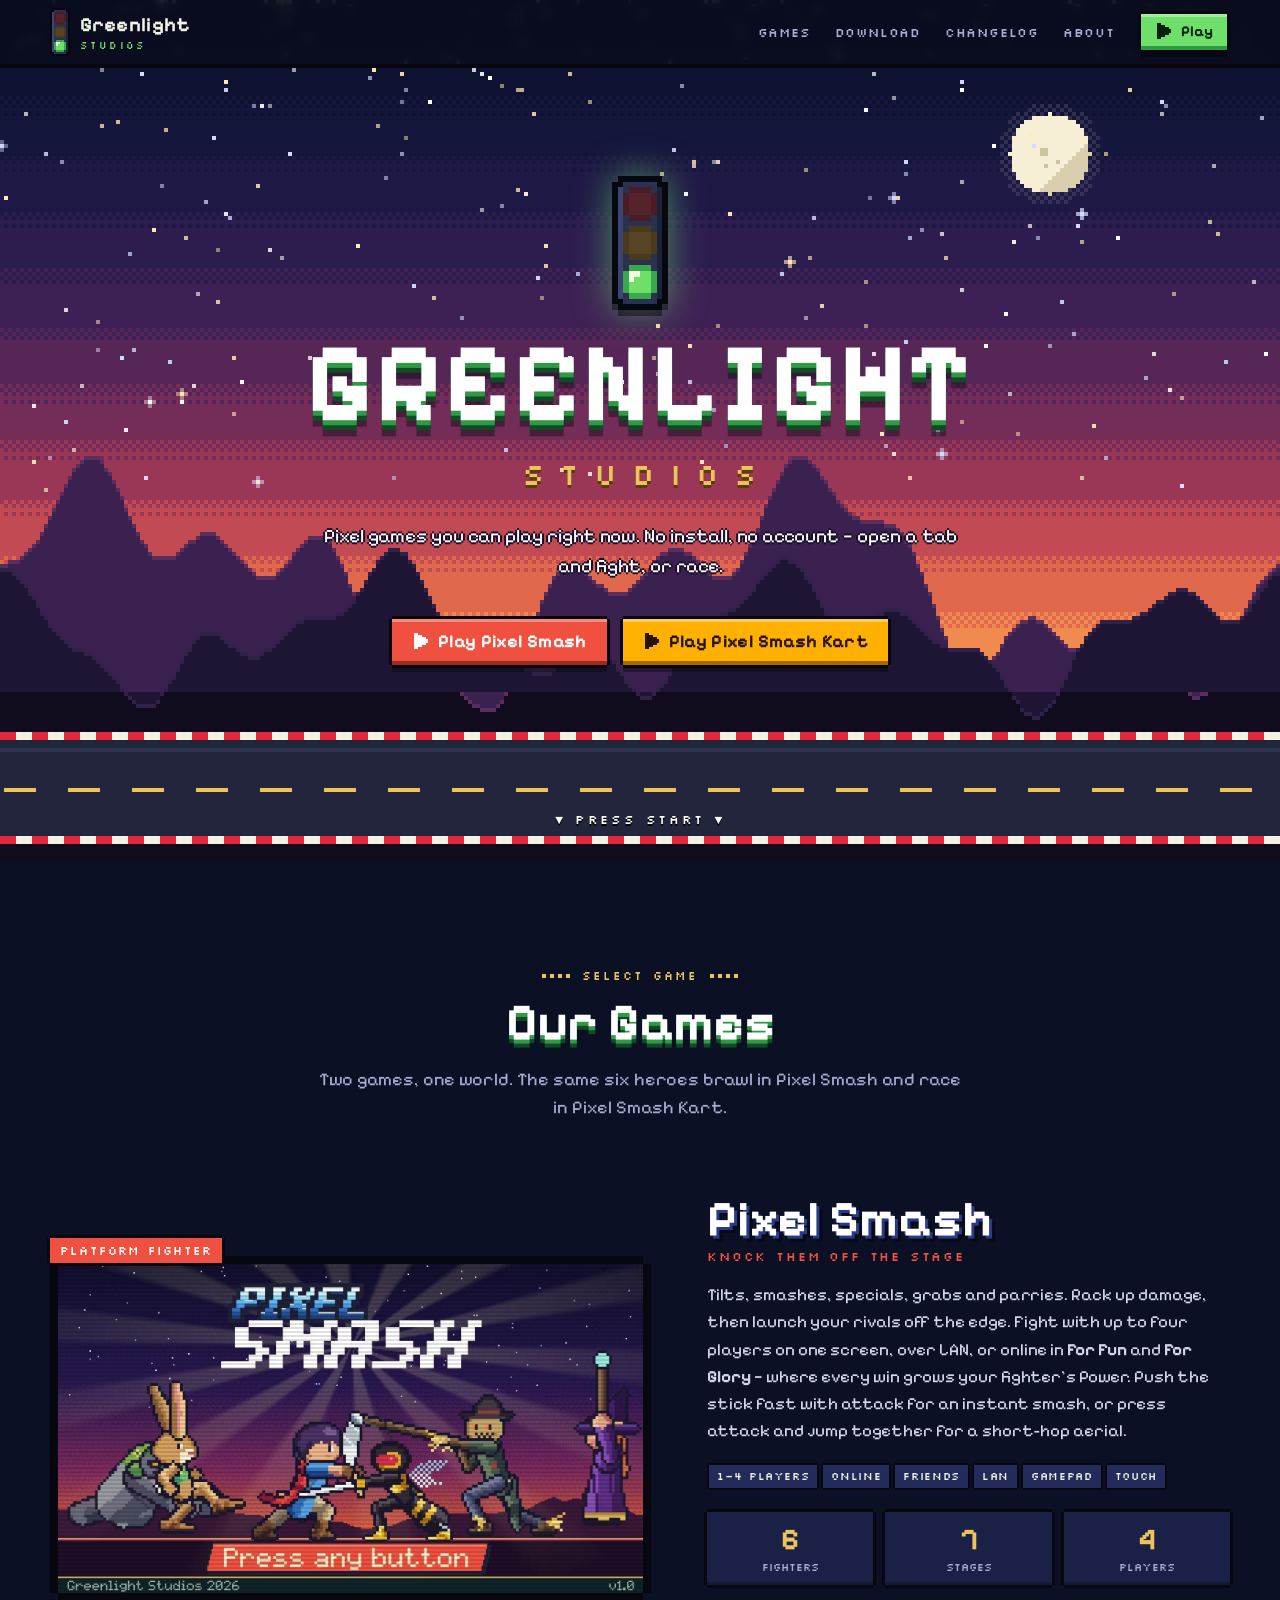
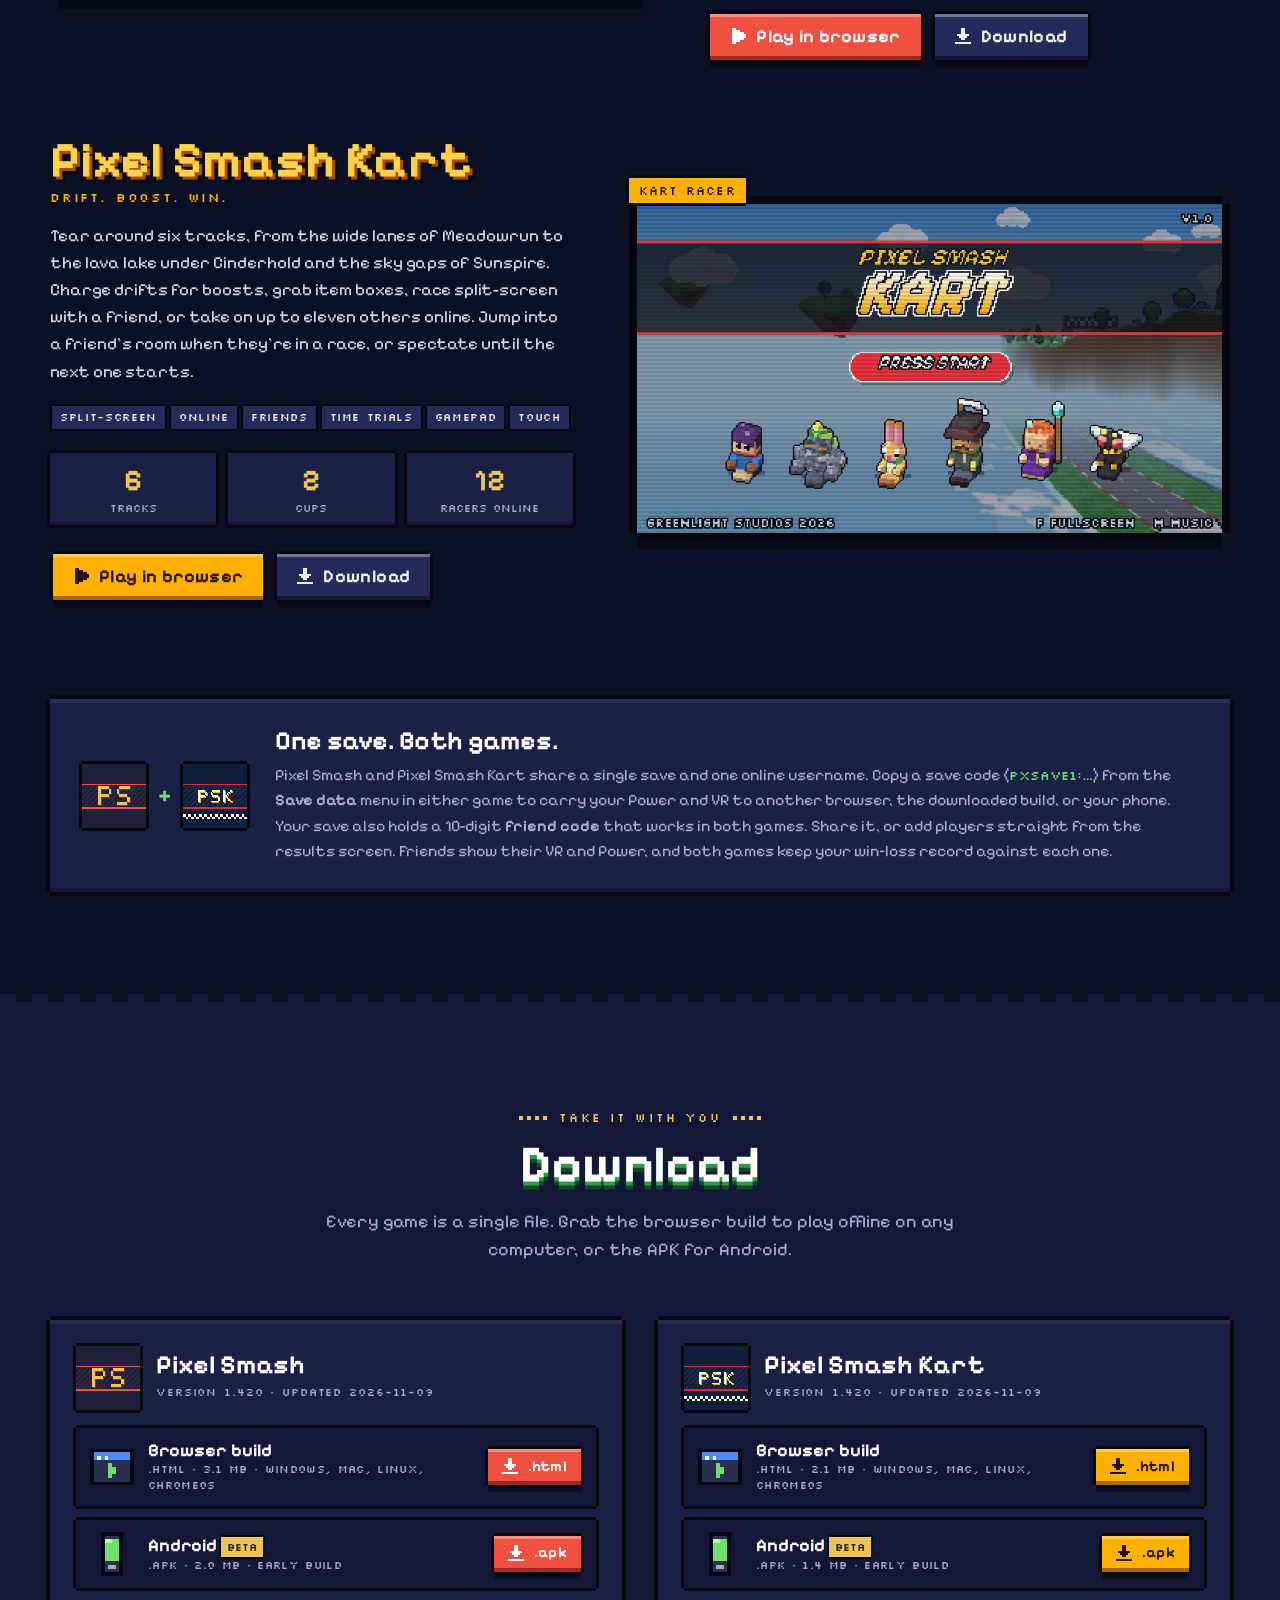
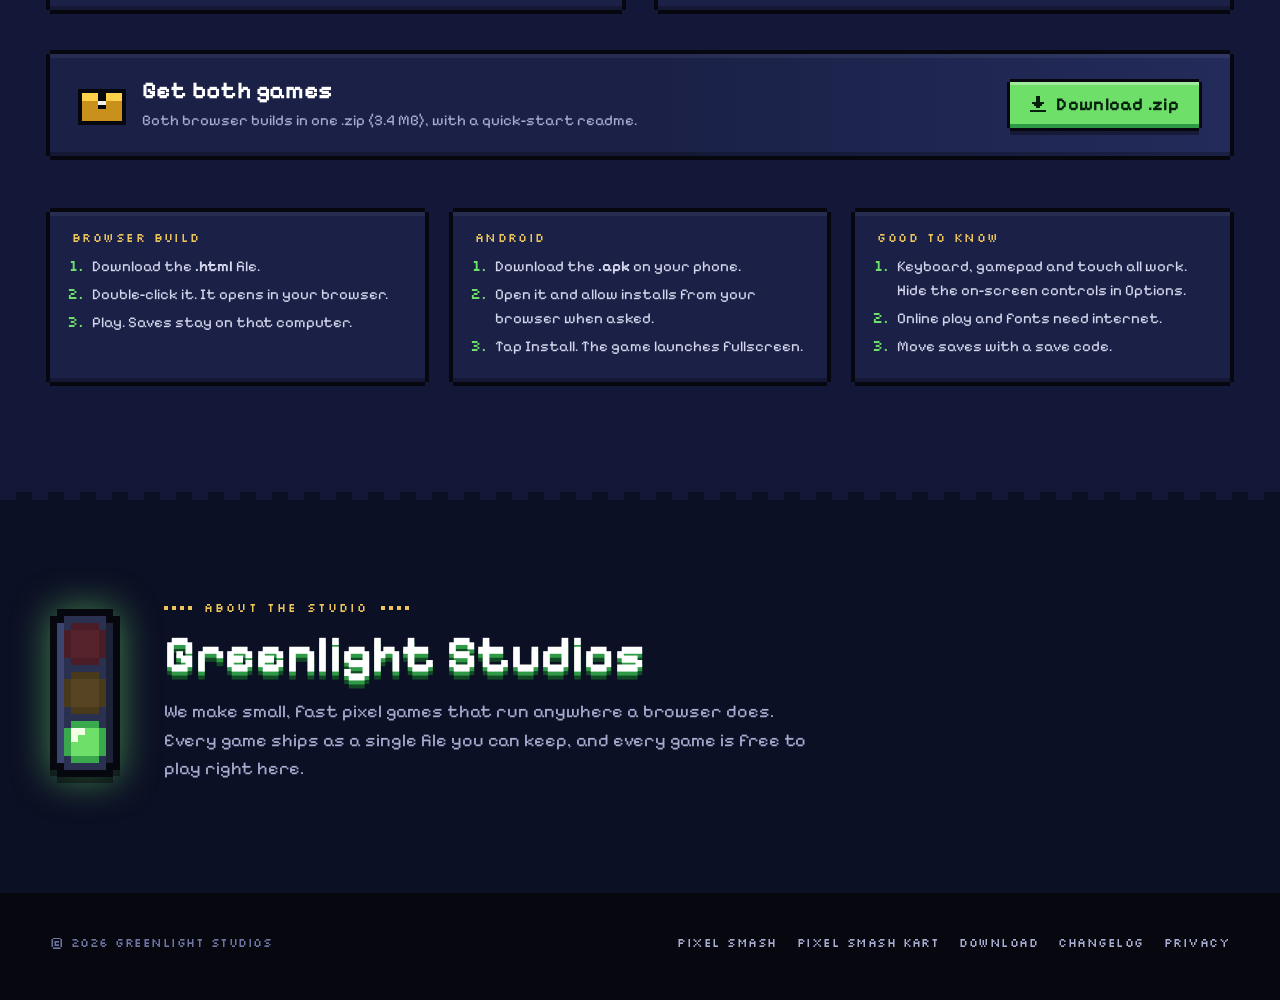
==== commit b46197a0: "site: games check updates at greenlightstudios.app, canonical links for the new domain" ====
--- a/index.html
+++ b/index.html
@@ -9,6 +9,8 @@
 <meta property="og:title" content="Greenlight Studios">
 <meta property="og:description" content="Pixel Smash and Pixel Smash Kart. Play free in your browser.">
 <meta property="og:image" content="img/smash-title.jpg">
+<link rel="canonical" href="https://greenlightstudios.app/">
+<meta property="og:url" content="https://greenlightstudios.app/">
 <link rel="icon" href="img/favicon.svg" type="image/svg+xml">
 <link rel="preconnect" href="https://fonts.googleapis.com">
 <link rel="preconnect" href="https://fonts.gstatic.com" crossorigin>
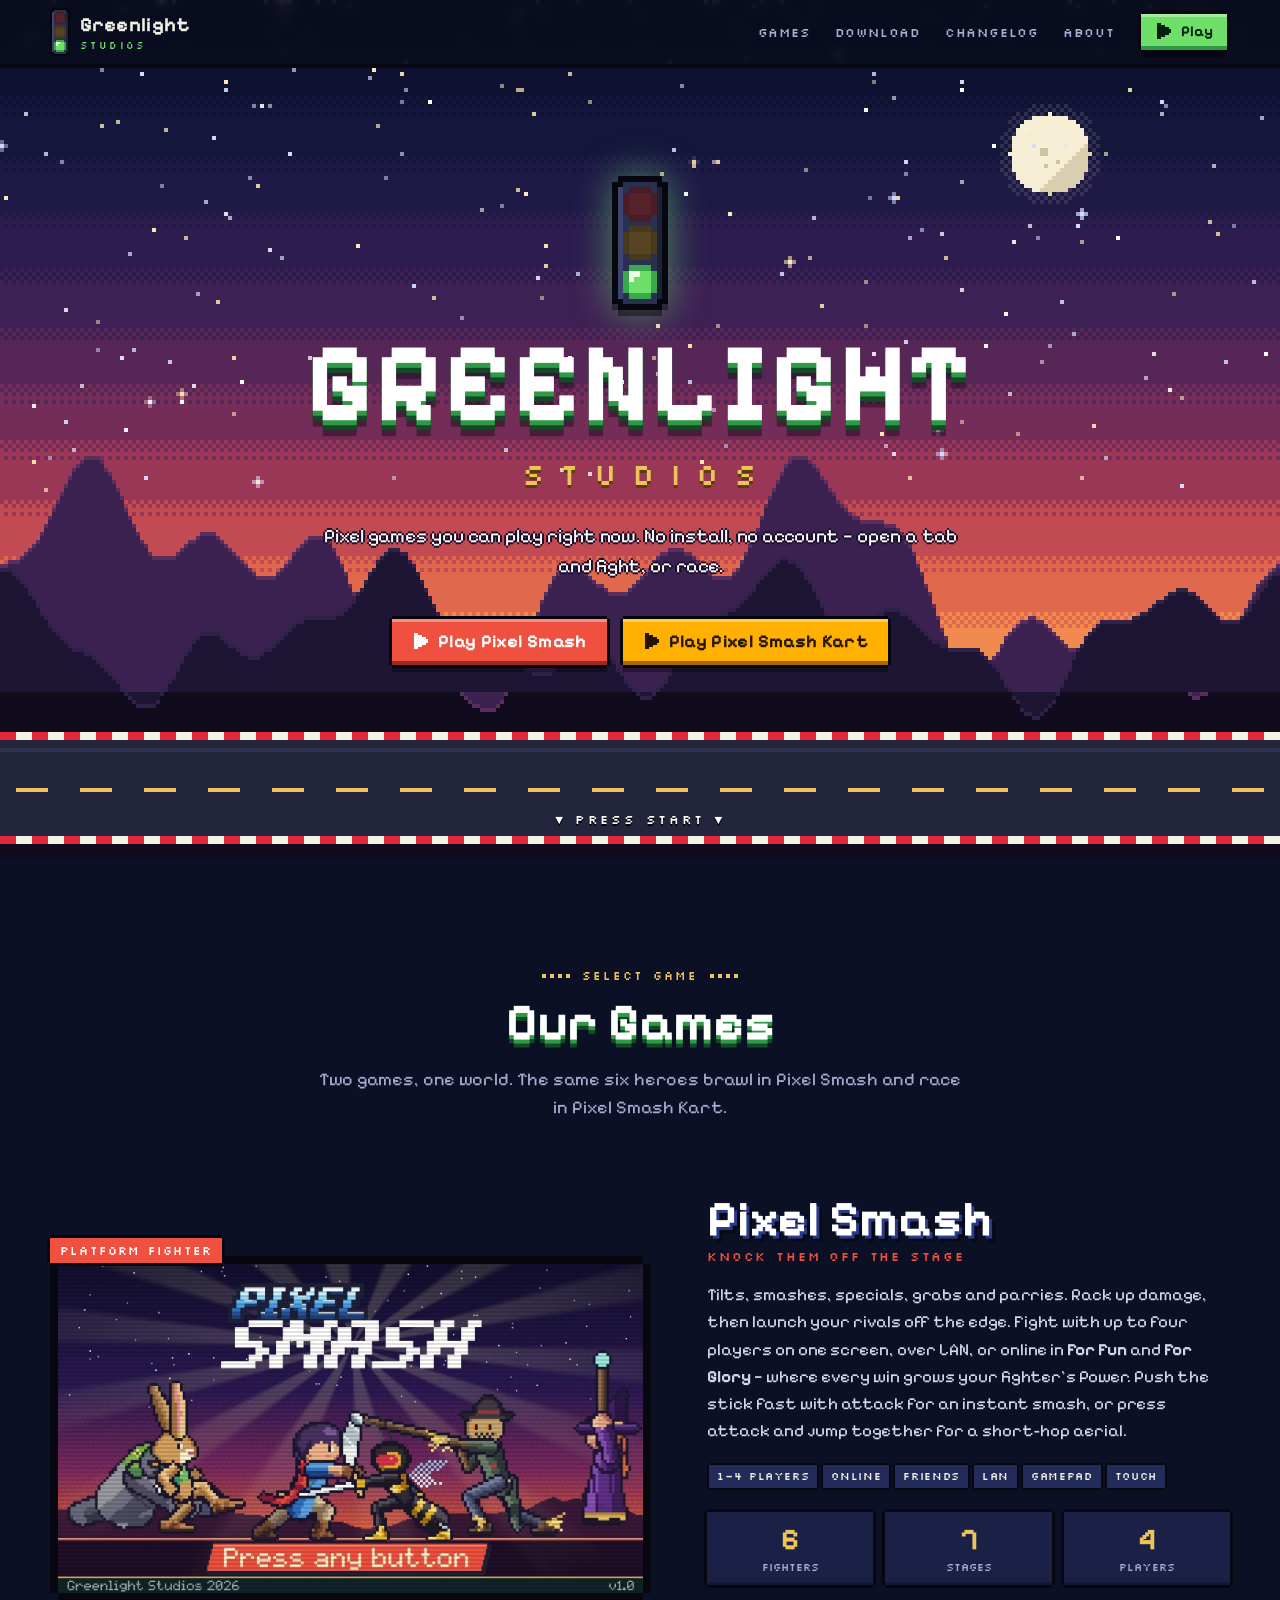
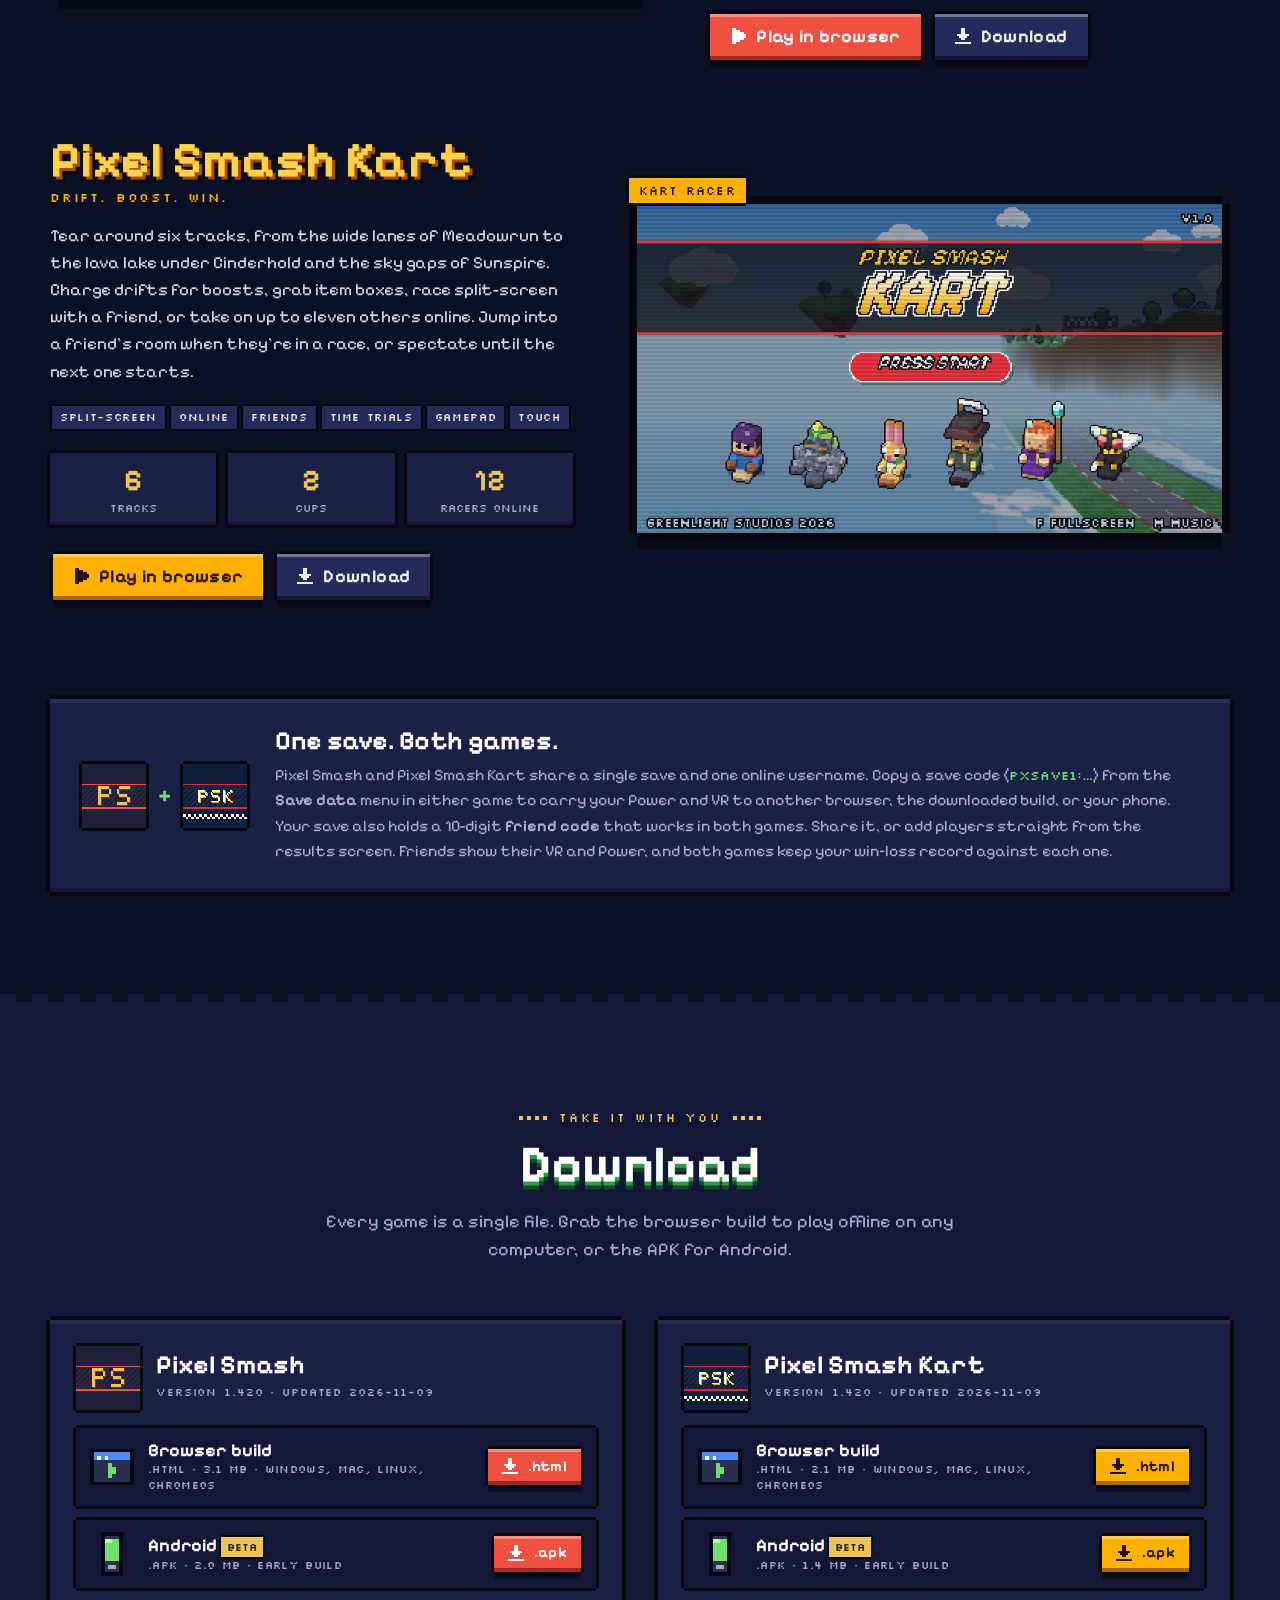
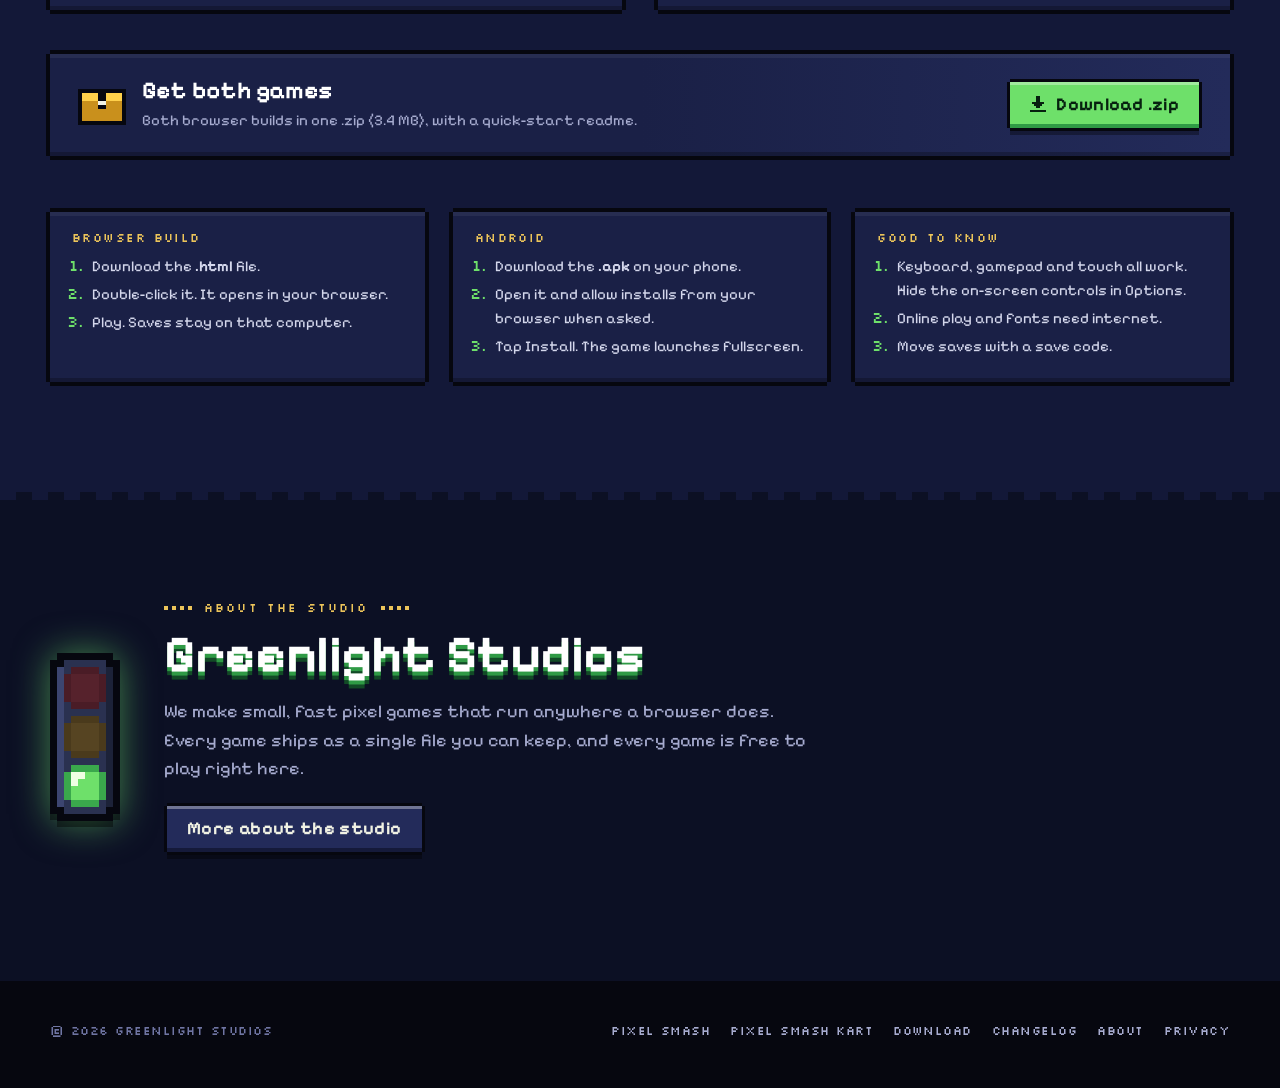
==== commit 729cafe7: "site: about page with studio story and contact, linked from nav, footer and sitemap" ====
--- a/index.html
+++ b/index.html
@@ -47,7 +47,7 @@
       <a href="#games">Games</a>
       <a href="#download">Download</a>
       <a href="changelog.html">Changelog</a>
-      <a href="#about">About</a>
+      <a href="about.html">About</a>
       <a class="btn sm" href="#games"><svg aria-hidden="true"><use href="#i-play"/></svg>Play</a>
     </nav>
   </div>
@@ -229,6 +229,7 @@
         <p class="kicker">About the studio</p>
         <h2 class="title" id="about-h">Greenlight Studios</h2>
         <p class="lede">We make small, fast pixel games that run anywhere a browser does. Every game ships as a single file you can keep, and every game is free to play right here.</p>
+        <p style="margin-top:20px"><a class="btn ghost" href="about.html">More about the studio</a></p>
       </div>
     </div>
   </section>
@@ -242,6 +243,7 @@
       <a href="play.html?game=kart">Pixel Smash Kart</a>
       <a href="#download">Download</a>
       <a href="changelog.html">Changelog</a>
+      <a href="about.html">About</a>
       <a href="privacy.html">Privacy</a>
     </nav>
   </div>
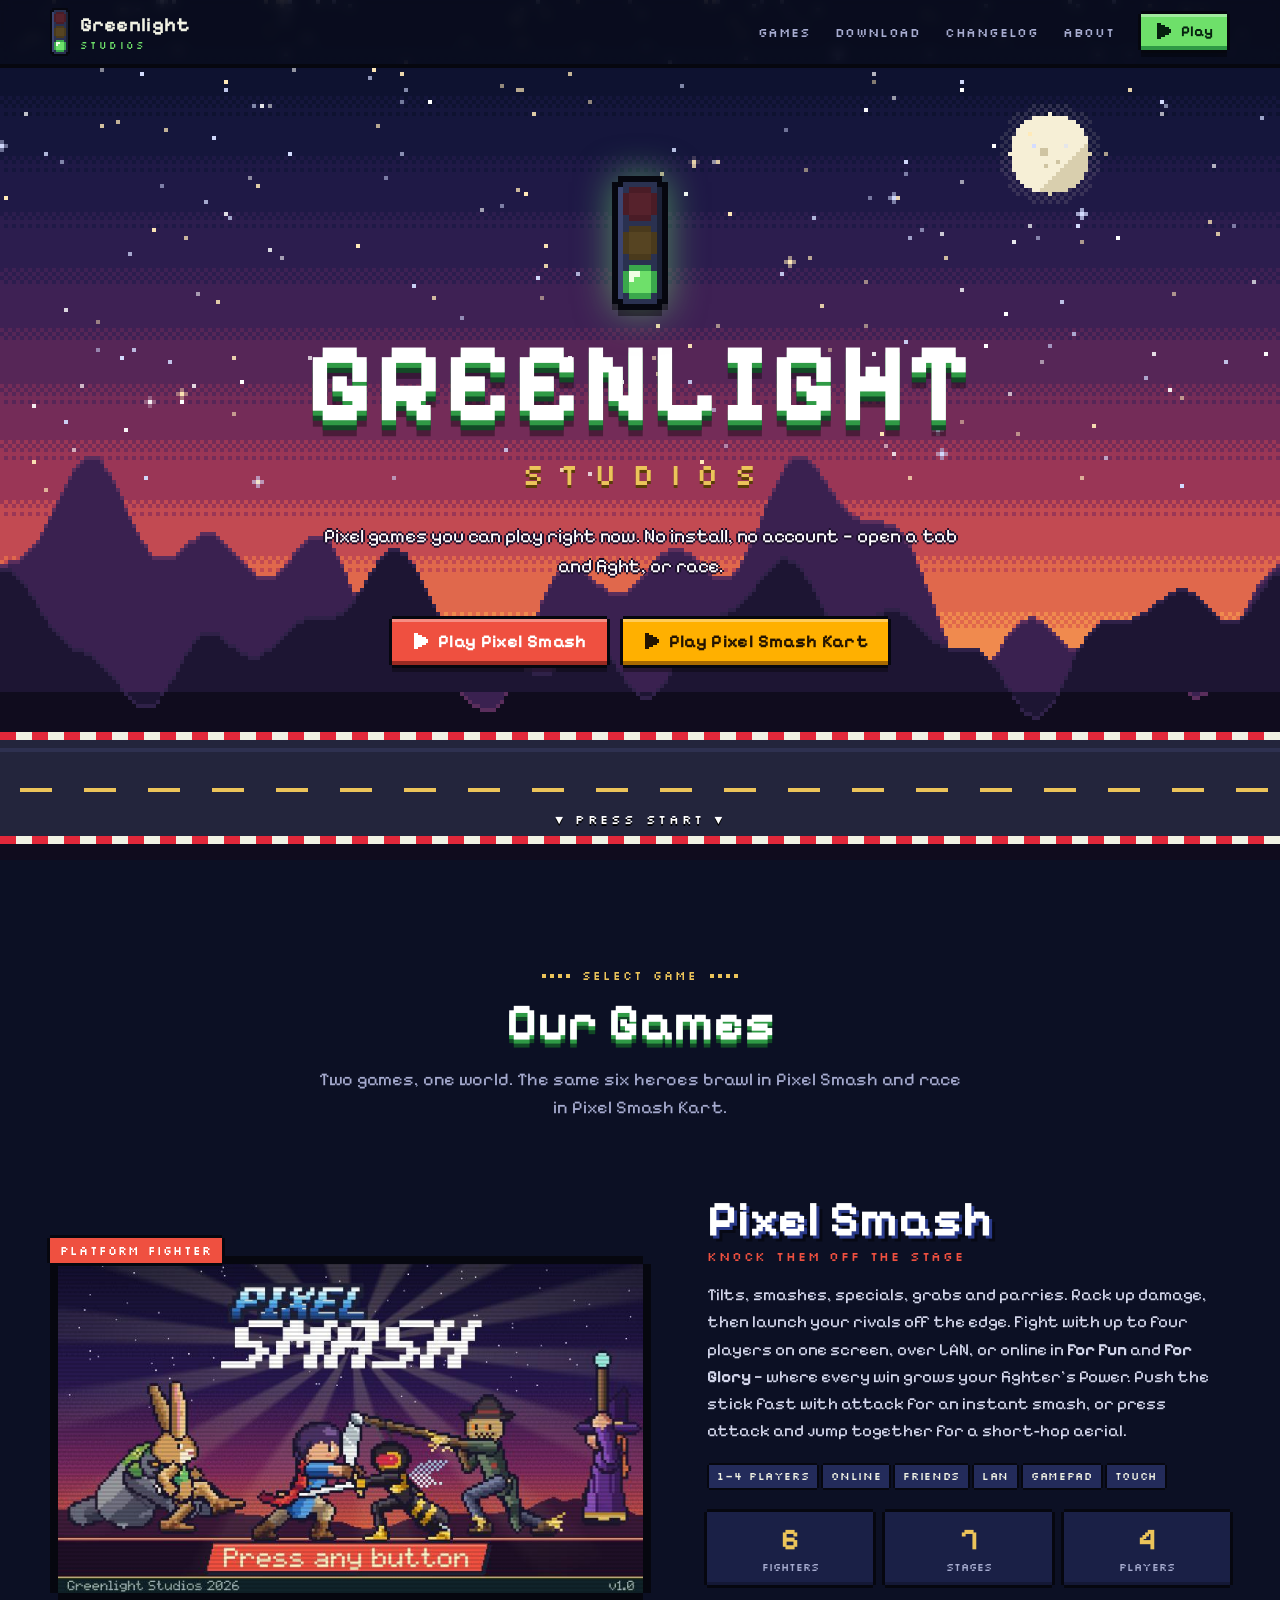
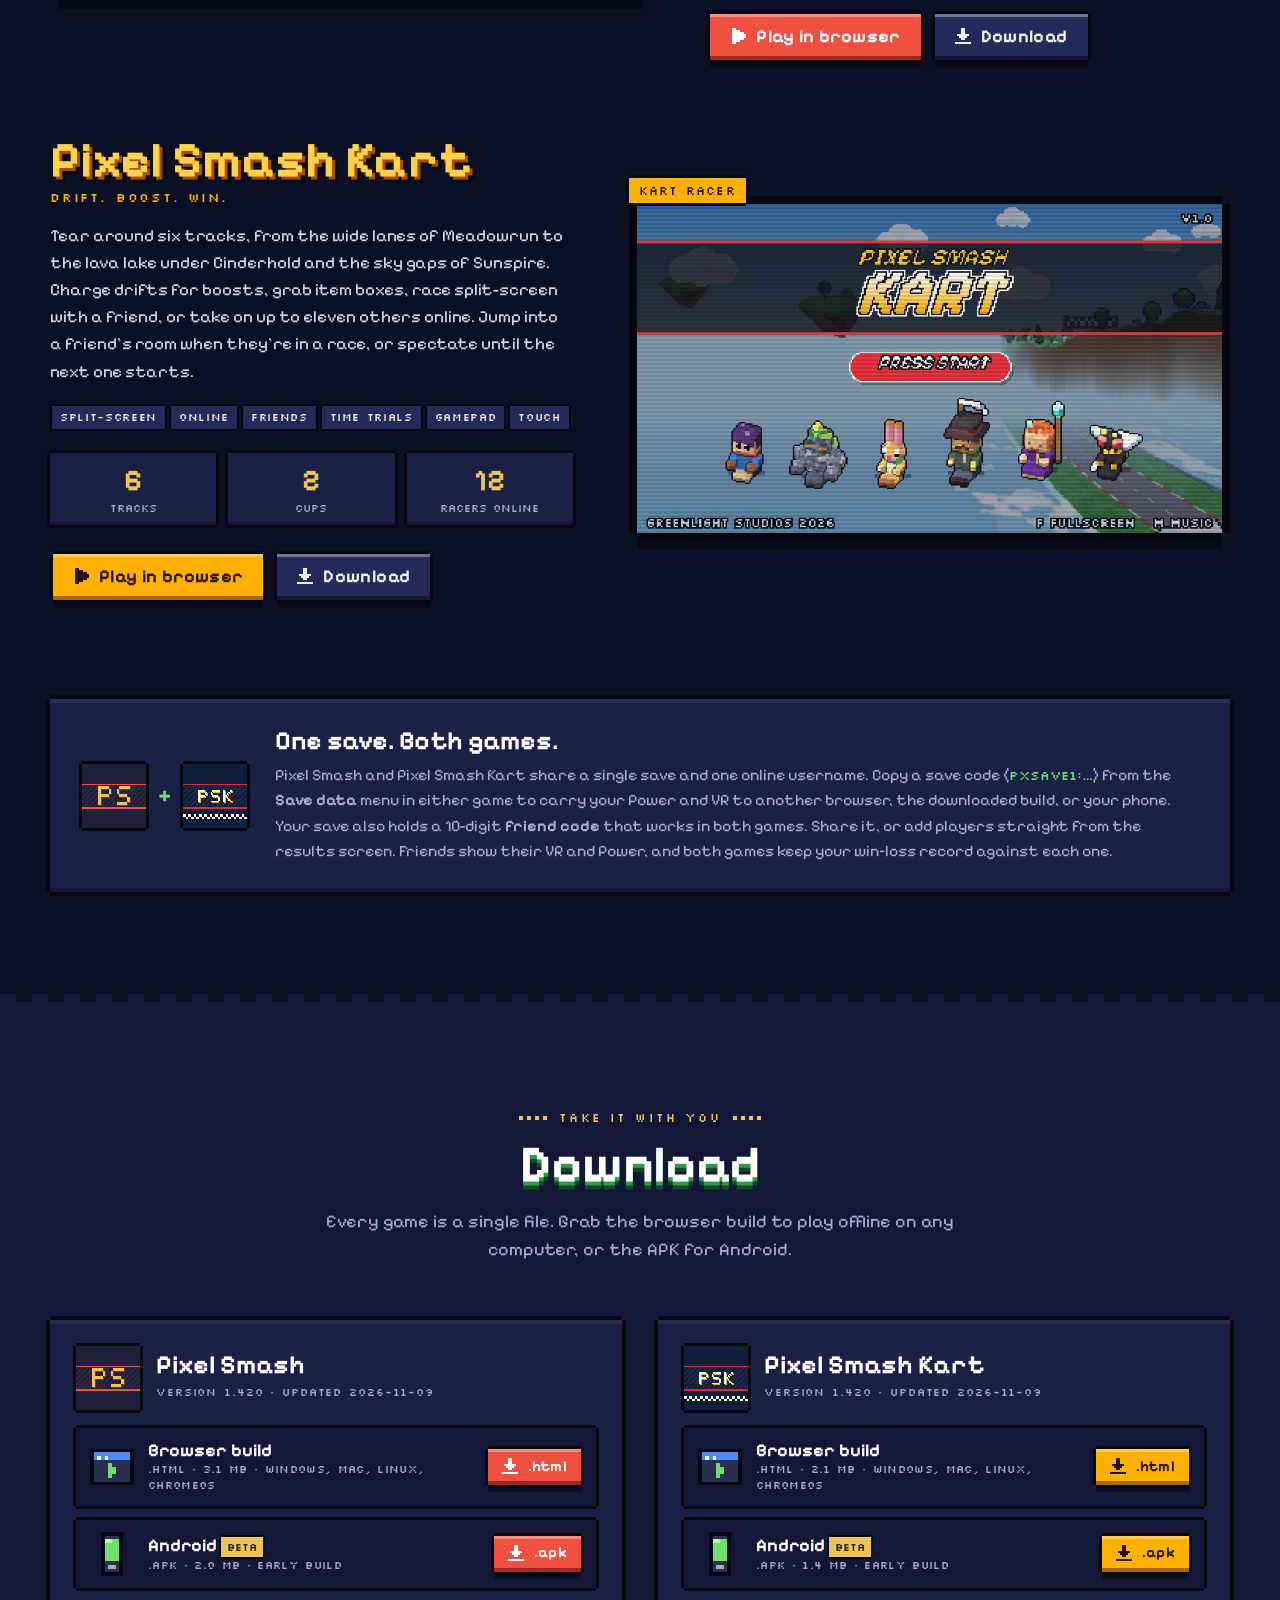
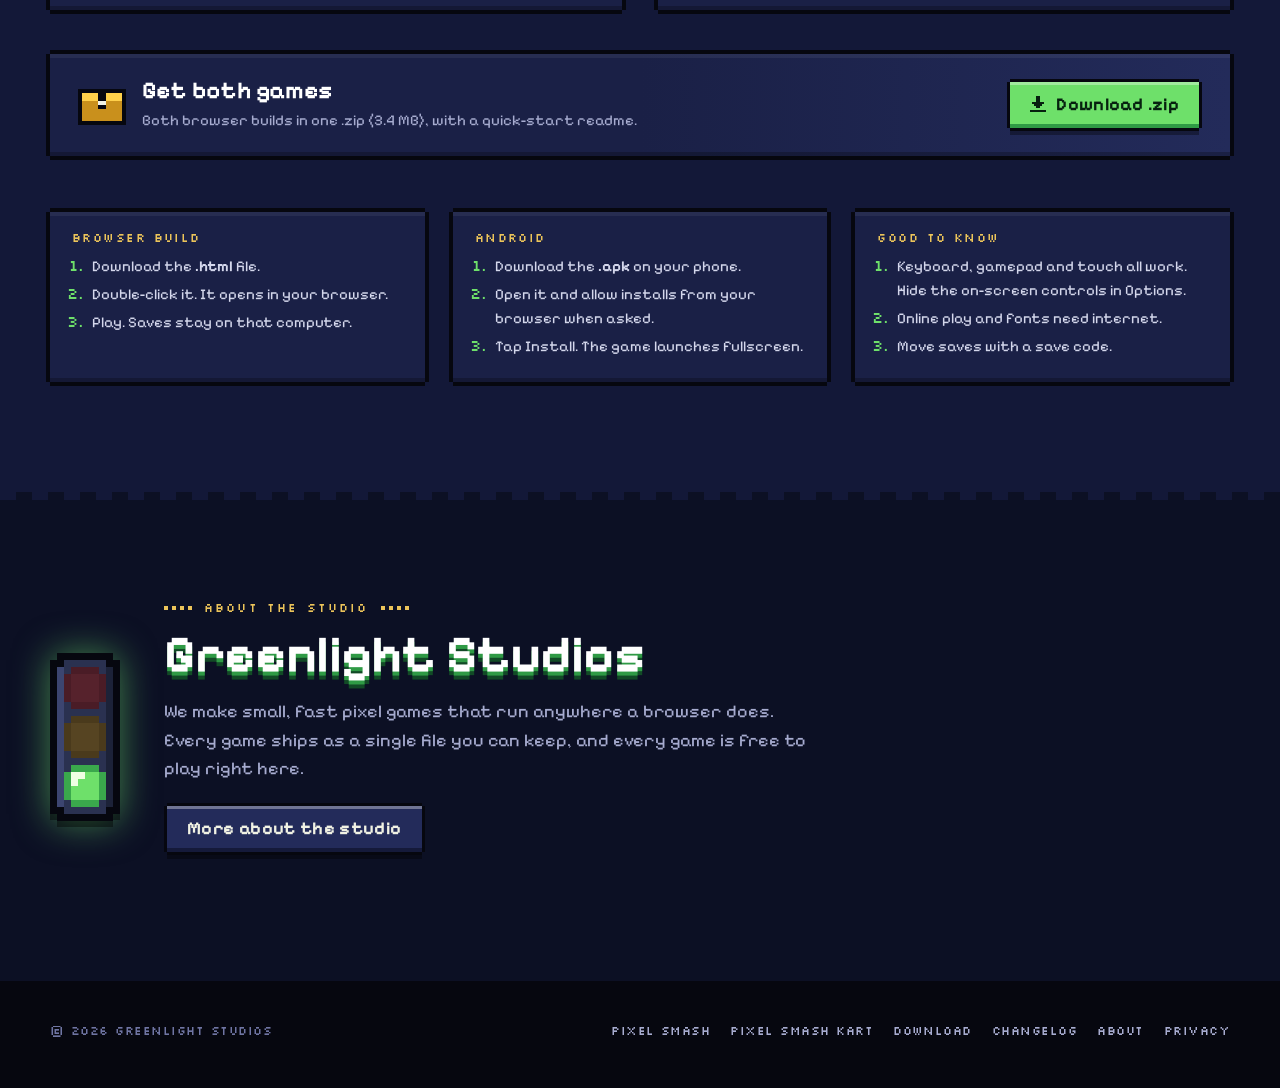
==== commit fca29c2d: "site: AdSense publisher ca-pub-5130170765707169 - ads.txt, ownership meta and loader on every page" ====
--- a/index.html
+++ b/index.html
@@ -2,6 +2,8 @@
 <html lang="en" class="no-js">
 <head>
 <meta charset="utf-8">
+<meta name="google-adsense-account" content="ca-pub-5130170765707169">
+<script async src="https://pagead2.googlesyndication.com/pagead/js/adsbygoogle.js?client=ca-pub-5130170765707169" crossorigin="anonymous"></script>
 <meta name="viewport" content="width=device-width,initial-scale=1,viewport-fit=cover">
 <title>Greenlight Studios</title>
 <meta name="description" content="Greenlight Studios makes pixel games. Play Pixel Smash and Pixel Smash Kart free in your browser, or download them for desktop and Android.">
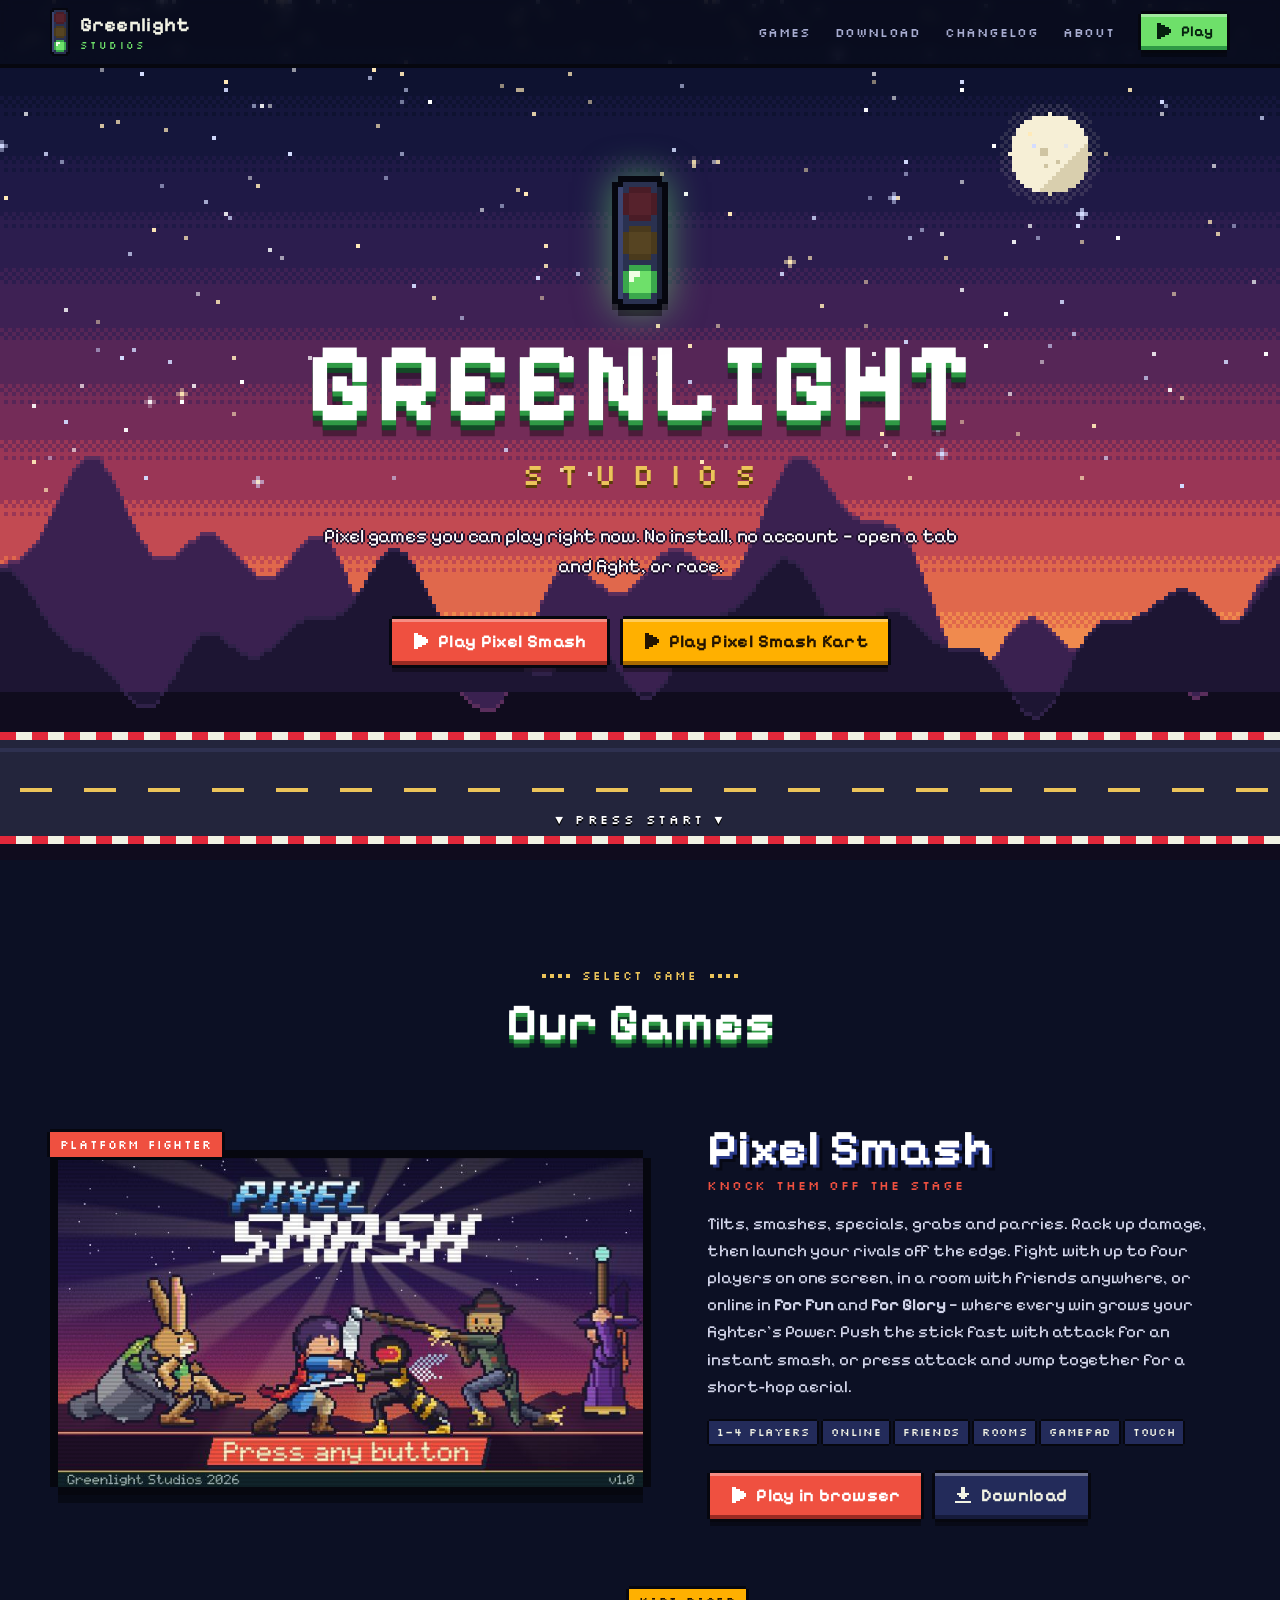
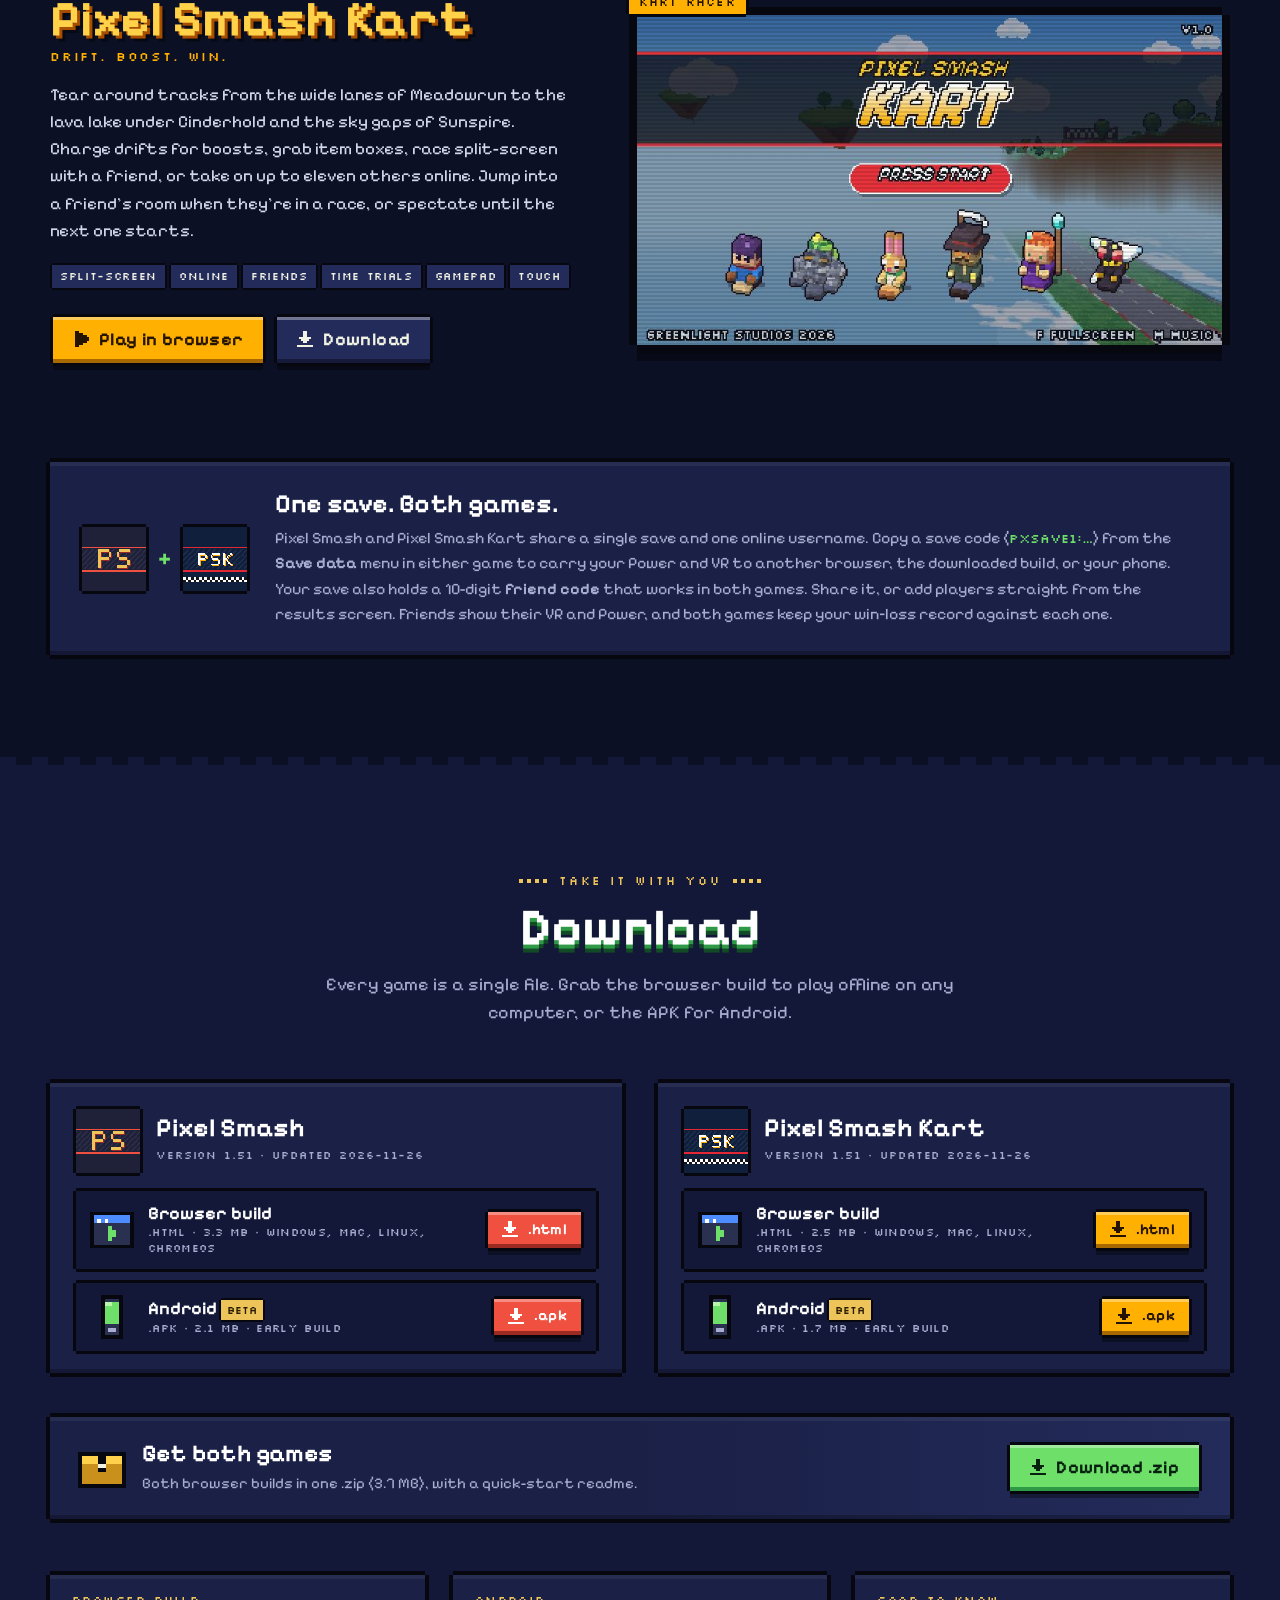
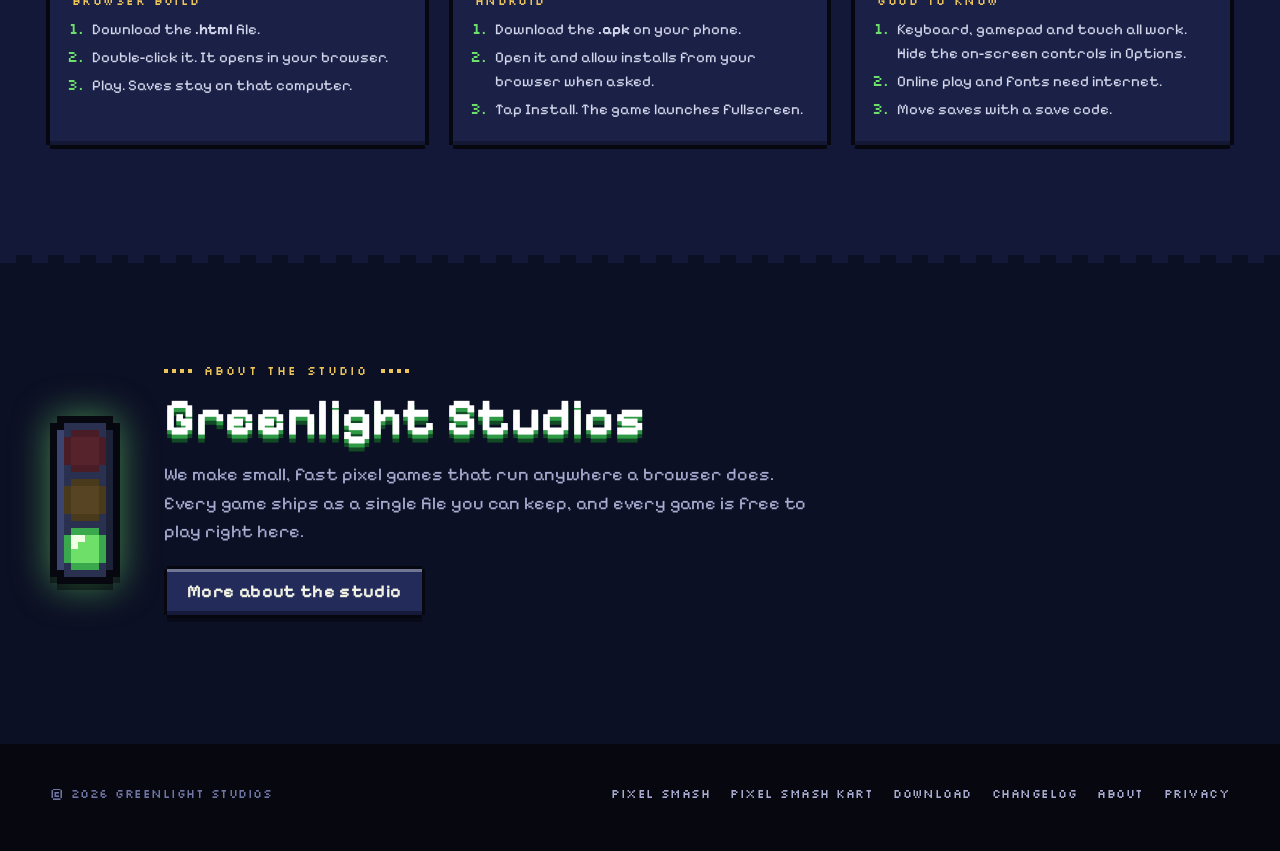
==== commit 28151d48: "Gamepad shoulders, compatible-platforms copy, slimmer games section Pixel Smash: bumpers (LB RB) gra" ====
--- a/index.html
+++ b/index.html
@@ -75,7 +75,6 @@
       <div class="center rise">
         <p class="kicker">Select game</p>
         <h2 class="title" id="games-h">Our Games</h2>
-        <p class="lede">Two games, one world. The same six heroes brawl in Pixel Smash and race in Pixel Smash Kart.</p>
       </div>
 
       <article class="game smash rise" aria-labelledby="smash-h">
@@ -87,13 +86,8 @@
         <div>
           <h3 class="gname" id="smash-h">Pixel Smash</h3>
           <p class="genre">Knock them off the stage</p>
-          <p class="desc">Tilts, smashes, specials, grabs and parries. Rack up damage, then launch your rivals off the edge. Fight with up to four players on one screen, over LAN, or online in <b>For Fun</b> and <b>For Glory</b> &mdash; where every win grows your fighter's Power. Push the stick fast with attack for an instant smash, or press attack and jump together for a short-hop aerial.</p>
-          <div><span class="chip">1&ndash;4 players</span><span class="chip">Online</span><span class="chip">Friends</span><span class="chip">LAN</span><span class="chip">Gamepad</span><span class="chip">Touch</span></div>
-          <ul class="stats">
-            <li><b>6</b><span>Fighters</span></li>
-            <li><b>7</b><span>Stages</span></li>
-            <li><b>4</b><span>Players</span></li>
-          </ul>
+          <p class="desc">Tilts, smashes, specials, grabs and parries. Rack up damage, then launch your rivals off the edge. Fight with up to four players on one screen, in a room with friends anywhere, or online in <b>For Fun</b> and <b>For Glory</b> &mdash; where every win grows your fighter's Power. Push the stick fast with attack for an instant smash, or press attack and jump together for a short-hop aerial.</p>
+          <div><span class="chip">1&ndash;4 players</span><span class="chip">Online</span><span class="chip">Friends</span><span class="chip">Rooms</span><span class="chip">Gamepad</span><span class="chip">Touch</span></div>
           <div class="actions">
             <a class="btn red" href="play.html?game=smash"><svg aria-hidden="true"><use href="#i-play"/></svg>Play in browser</a>
             <a class="btn ghost" href="#download"><svg aria-hidden="true"><use href="#i-down"/></svg>Download</a>
@@ -110,13 +104,8 @@
         <div>
           <h3 class="gname" id="kart-h">Pixel Smash Kart</h3>
           <p class="genre">Drift. Boost. Win.</p>
-          <p class="desc">Tear around six tracks, from the wide lanes of Meadowrun to the lava lake under Cinderhold and the sky gaps of Sunspire. Charge drifts for boosts, grab item boxes, race split-screen with a friend, or take on up to eleven others online. Jump into a friend's room when they're in a race, or spectate until the next one starts.</p>
+          <p class="desc">Tear around tracks from the wide lanes of Meadowrun to the lava lake under Cinderhold and the sky gaps of Sunspire. Charge drifts for boosts, grab item boxes, race split-screen with a friend, or take on up to eleven others online. Jump into a friend's room when they're in a race, or spectate until the next one starts.</p>
           <div><span class="chip">Split-screen</span><span class="chip">Online</span><span class="chip">Friends</span><span class="chip">Time trials</span><span class="chip">Gamepad</span><span class="chip">Touch</span></div>
-          <ul class="stats">
-            <li><b>6</b><span>Tracks</span></li>
-            <li><b>2</b><span>Cups</span></li>
-            <li><b>12</b><span>Racers online</span></li>
-          </ul>
           <div class="actions">
             <a class="btn gold" href="play.html?game=kart"><svg aria-hidden="true"><use href="#i-play"/></svg>Play in browser</a>
             <a class="btn ghost" href="#download"><svg aria-hidden="true"><use href="#i-down"/></svg>Download</a>
--- a/css/site.css
+++ b/css/site.css
@@ -129,10 +129,7 @@
 .genre{font:13px/1 var(--label);letter-spacing:.14em;text-transform:uppercase;color:var(--red);margin:0 0 18px}
 .kart .genre{color:var(--kart)}
 .game p.desc{color:#d4d7ec;margin:0 0 18px;font-size:17px}
-.stats{display:grid;grid-template-columns:repeat(3,1fr);gap:12px;margin:22px 0 26px;padding:0;list-style:none}
-.stats li{background:var(--panel);padding:12px 10px 10px;text-align:center;box-shadow:inset 0 -3px 0 rgba(0,0,0,.25),-3px 0 0 var(--edge),3px 0 0 var(--edge),0 -3px 0 var(--edge),0 3px 0 var(--edge)}
-.stats b{display:block;font:700 30px/1 var(--display);color:var(--gold)}
-.stats span{display:block;font:11px/1.3 var(--label);color:var(--mute);margin-top:6px;text-transform:uppercase}
+.game .actions{margin-top:24px}
 .actions{display:flex;flex-wrap:wrap;gap:8px}
 
 /* ---------- shared save strip ---------- */
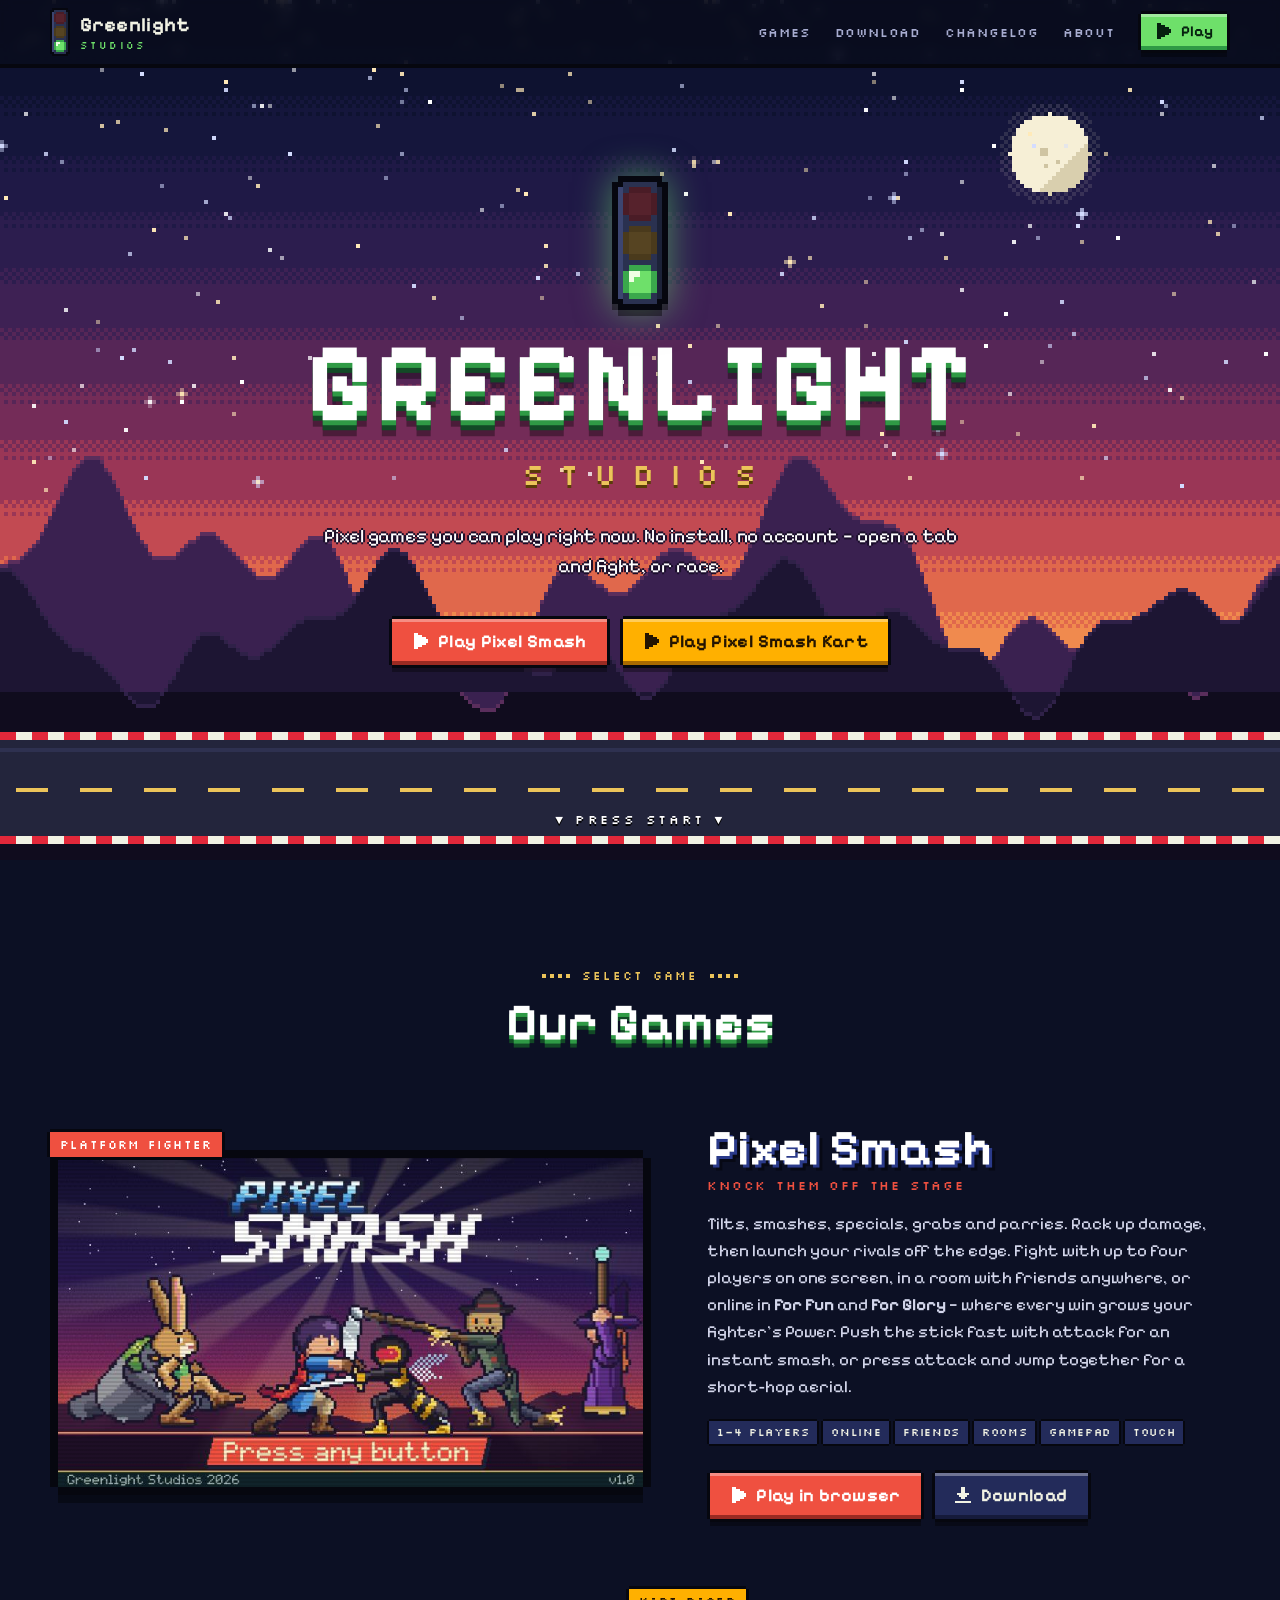
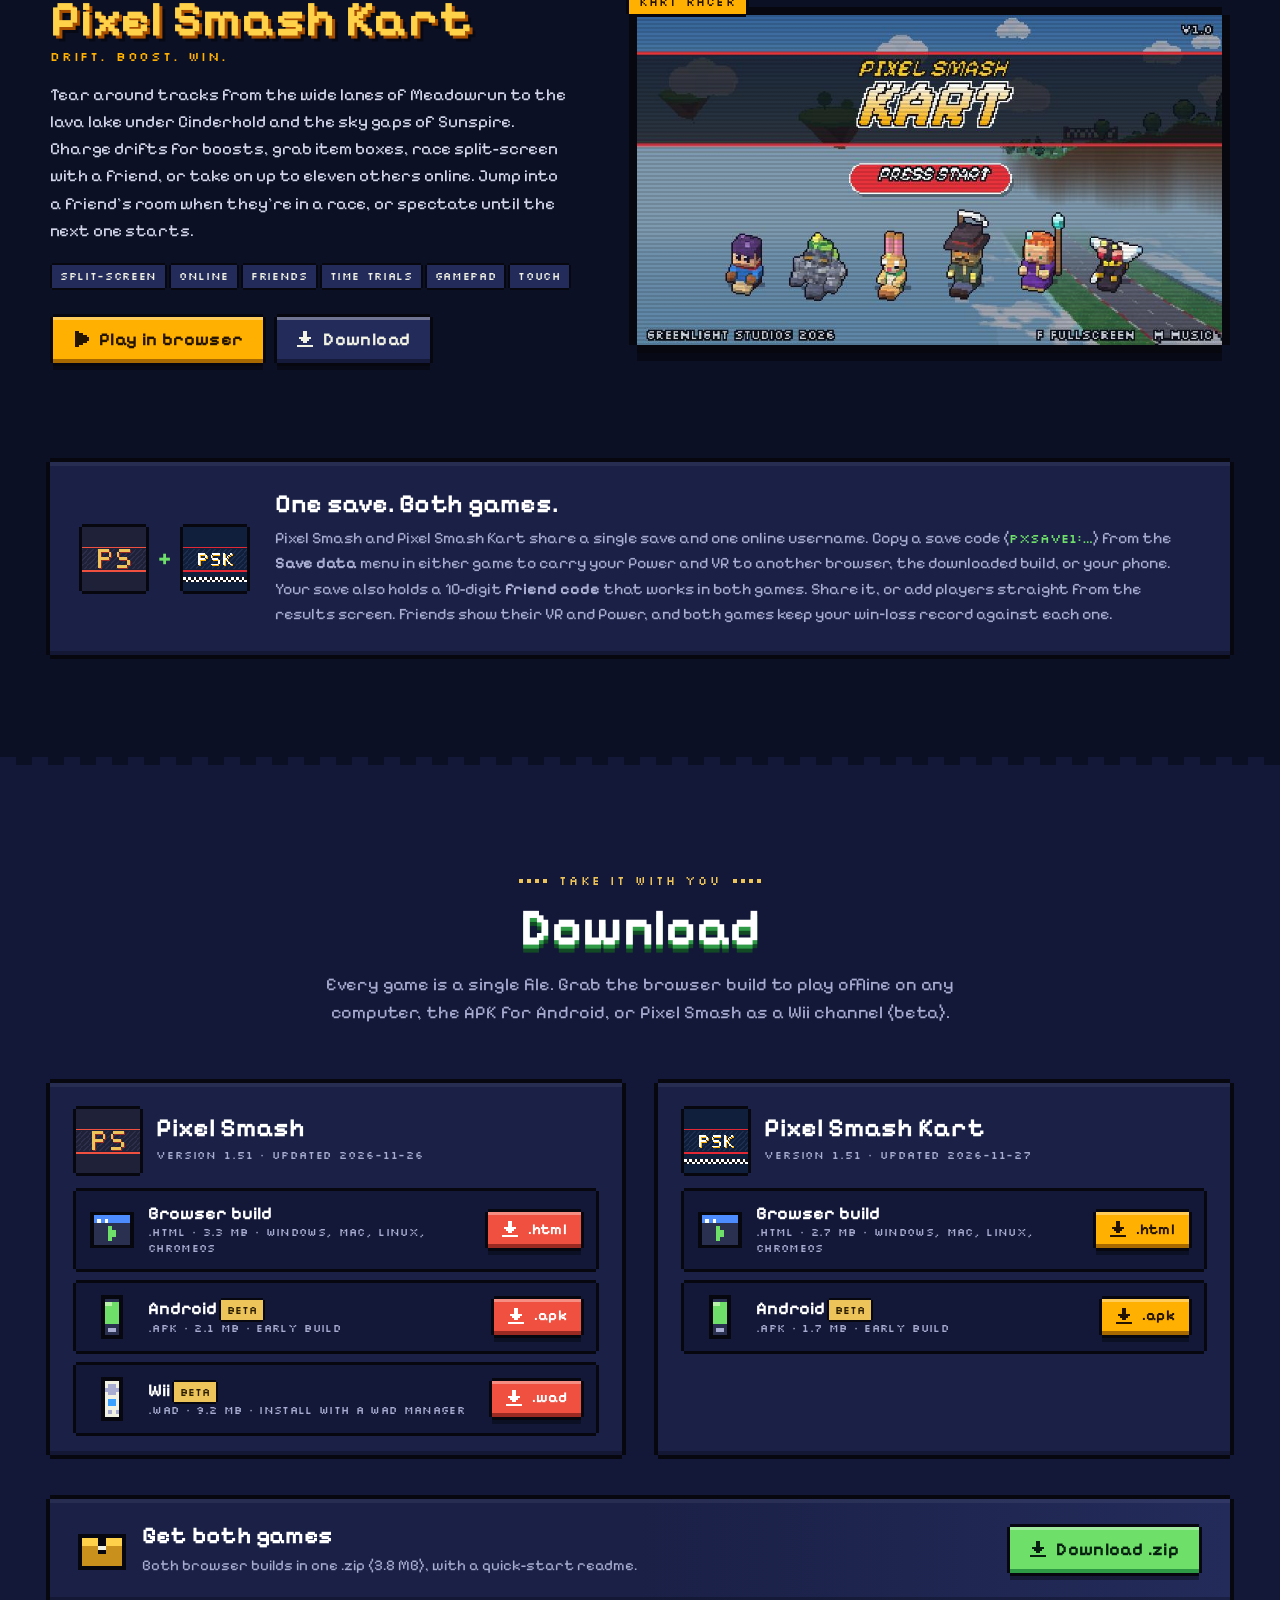
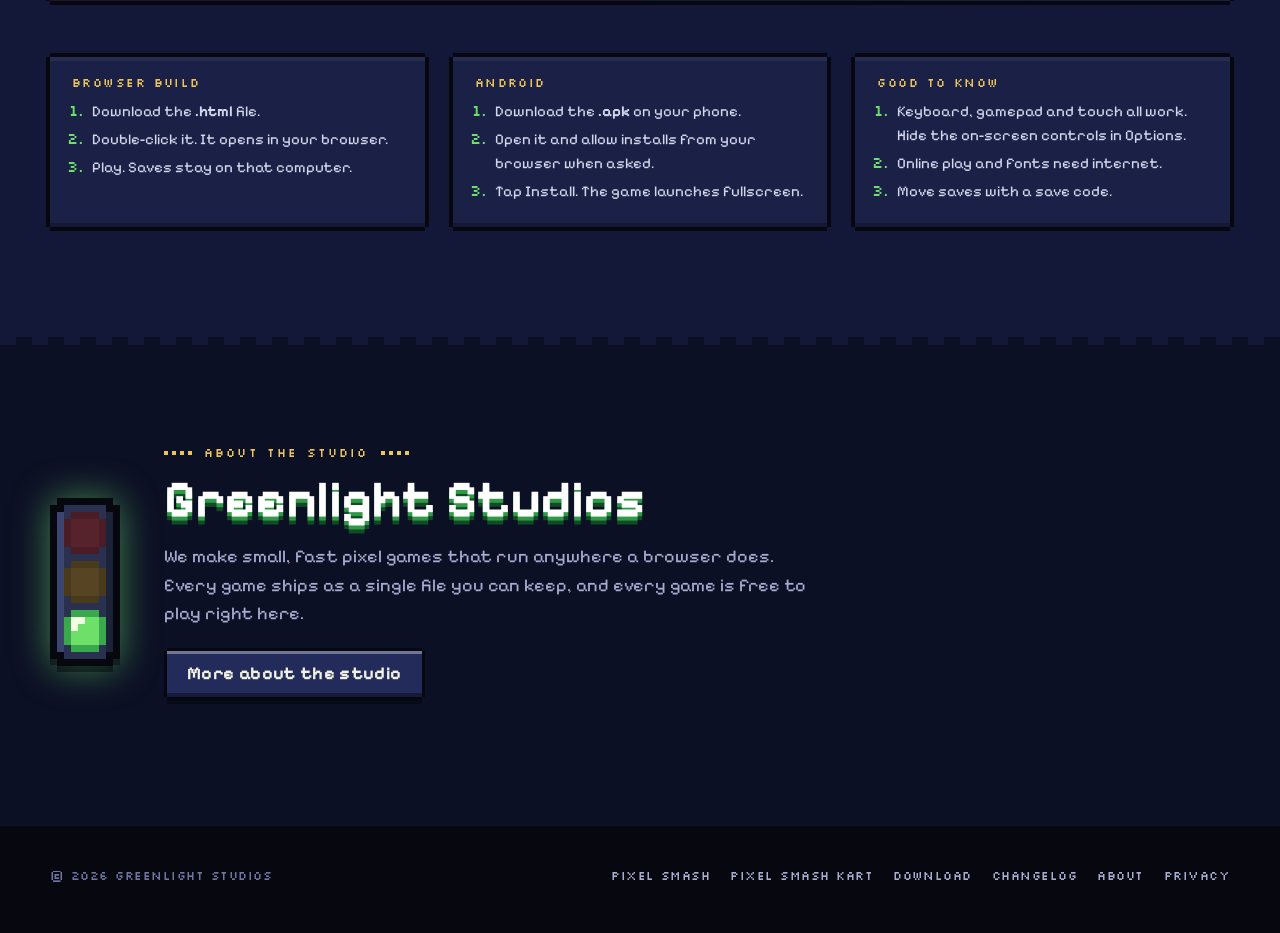
==== commit c3bccb8d: "Pixel Smash for Wii (beta .wad); Kart cup-win crash fix - Download card: Wii row with a beta Pixel S" ====
--- a/index.html
+++ b/index.html
@@ -36,6 +36,7 @@
   <symbol id="i-down" viewBox="0 0 8 8"><path fill="currentColor" d="M3 0h2v4H3zM1 3h6v1H1zM2 4h4v1H2zM3 5h2v1H3zM0 7h8v1H0z"/></symbol>
   <symbol id="i-web" viewBox="0 0 12 12"><path fill="#06070f" d="M0 1h12v10H0z"/><path fill="#2a3150" d="M1 2h10v8H1z"/><path fill="#4c8cff" d="M1 2h10v2H1z"/><path fill="#fff" d="M2 3h1v1H2zM4 3h1v1H4z"/><path fill="#6ee06a" d="M5 5h1v4H5zM6 6h1v2H6z"/></symbol>
   <symbol id="i-phone" viewBox="0 0 12 12"><path fill="#06070f" d="M3 0h6v12H3z"/><path fill="#2a3150" d="M4 1h4v10H4z"/><path fill="#6ee06a" d="M4 2h4v6H4z"/><path fill="#b8f5a8" d="M4 2h2v1H4z"/><path fill="#a7acd0" d="M5 9h2v1H5z"/></symbol>
+  <symbol id="i-remote" viewBox="0 0 12 12"><path fill="#06070f" d="M3 0h6v12H3z"/><path fill="#f1f2e4" d="M4 1h4v10H4z"/><path fill="#a7acd0" d="M5 2h2v3H5zM4 3h4v1H4z"/><path fill="#3aa0ff" d="M5 6h2v2H5z"/><path fill="#a7acd0" d="M5 9h1v1H5zM7 9h1v1H7z"/></symbol>
   <symbol id="i-box" viewBox="0 0 12 12"><path fill="#06070f" d="M0 2h12v9H0z"/><path fill="#c9901c" d="M1 3h10v7H1z"/><path fill="#ffd04a" d="M1 3h10v2H1z"/><path fill="#06070f" d="M5 3h2v4H5z"/><path fill="#f1f2e4" d="M5 5h2v1H5z"/></symbol>
 </svg>
 
@@ -132,7 +133,7 @@
       <div class="center rise">
         <p class="kicker">Take it with you</p>
         <h2 class="title" id="dl-h">Download</h2>
-        <p class="lede">Every game is a single file. Grab the browser build to play offline on any computer, or the APK for Android.</p>
+        <p class="lede">Every game is a single file. Grab the browser build to play offline on any computer, the APK for Android, or Pixel Smash as a Wii channel (beta).</p>
       </div>
 
       <div class="dl-grid">
@@ -151,6 +152,11 @@
               <svg aria-hidden="true"><use href="#i-phone"/></svg>
               <div><b>Android <span class="badge soon" data-badge>SOON</span></b><small data-size>.apk &middot; in development</small></div>
               <a class="btn sm red" aria-disabled="true" role="link"><svg aria-hidden="true"><use href="#i-down"/></svg>.apk</a>
+            </li>
+            <li class="dl-row" data-kind="wad" hidden>
+              <svg aria-hidden="true"><use href="#i-remote"/></svg>
+              <div><b>Wii <span class="badge beta">BETA</span></b><small data-size>.wad</small></div>
+              <a class="btn sm red" href="#"><svg aria-hidden="true"><use href="#i-down"/></svg>.wad</a>
             </li>
           </ul>
         </article>
--- a/css/site.css
+++ b/css/site.css
@@ -152,6 +152,7 @@
 .dl-card header small{font:11px/1 var(--label);color:var(--mute);letter-spacing:.08em}
 .dl-list{list-style:none;margin:0;padding:0;display:grid;gap:14px}
 .dl-row{display:grid;grid-template-columns:44px 1fr auto;gap:14px;align-items:center;background:var(--night2);padding:12px 12px 12px 14px;box-shadow:-3px 0 0 var(--edge),3px 0 0 var(--edge),0 -3px 0 var(--edge),0 3px 0 var(--edge)}
+.dl-row[hidden]{display:none}
 .dl-row>svg{width:44px;height:44px;shape-rendering:crispEdges}
 .dl-row b{font:700 18px/1.15 var(--display);display:block;color:#fff}
 .dl-row small{display:block;font:11px/1.5 var(--label);color:var(--mute);letter-spacing:.03em}
